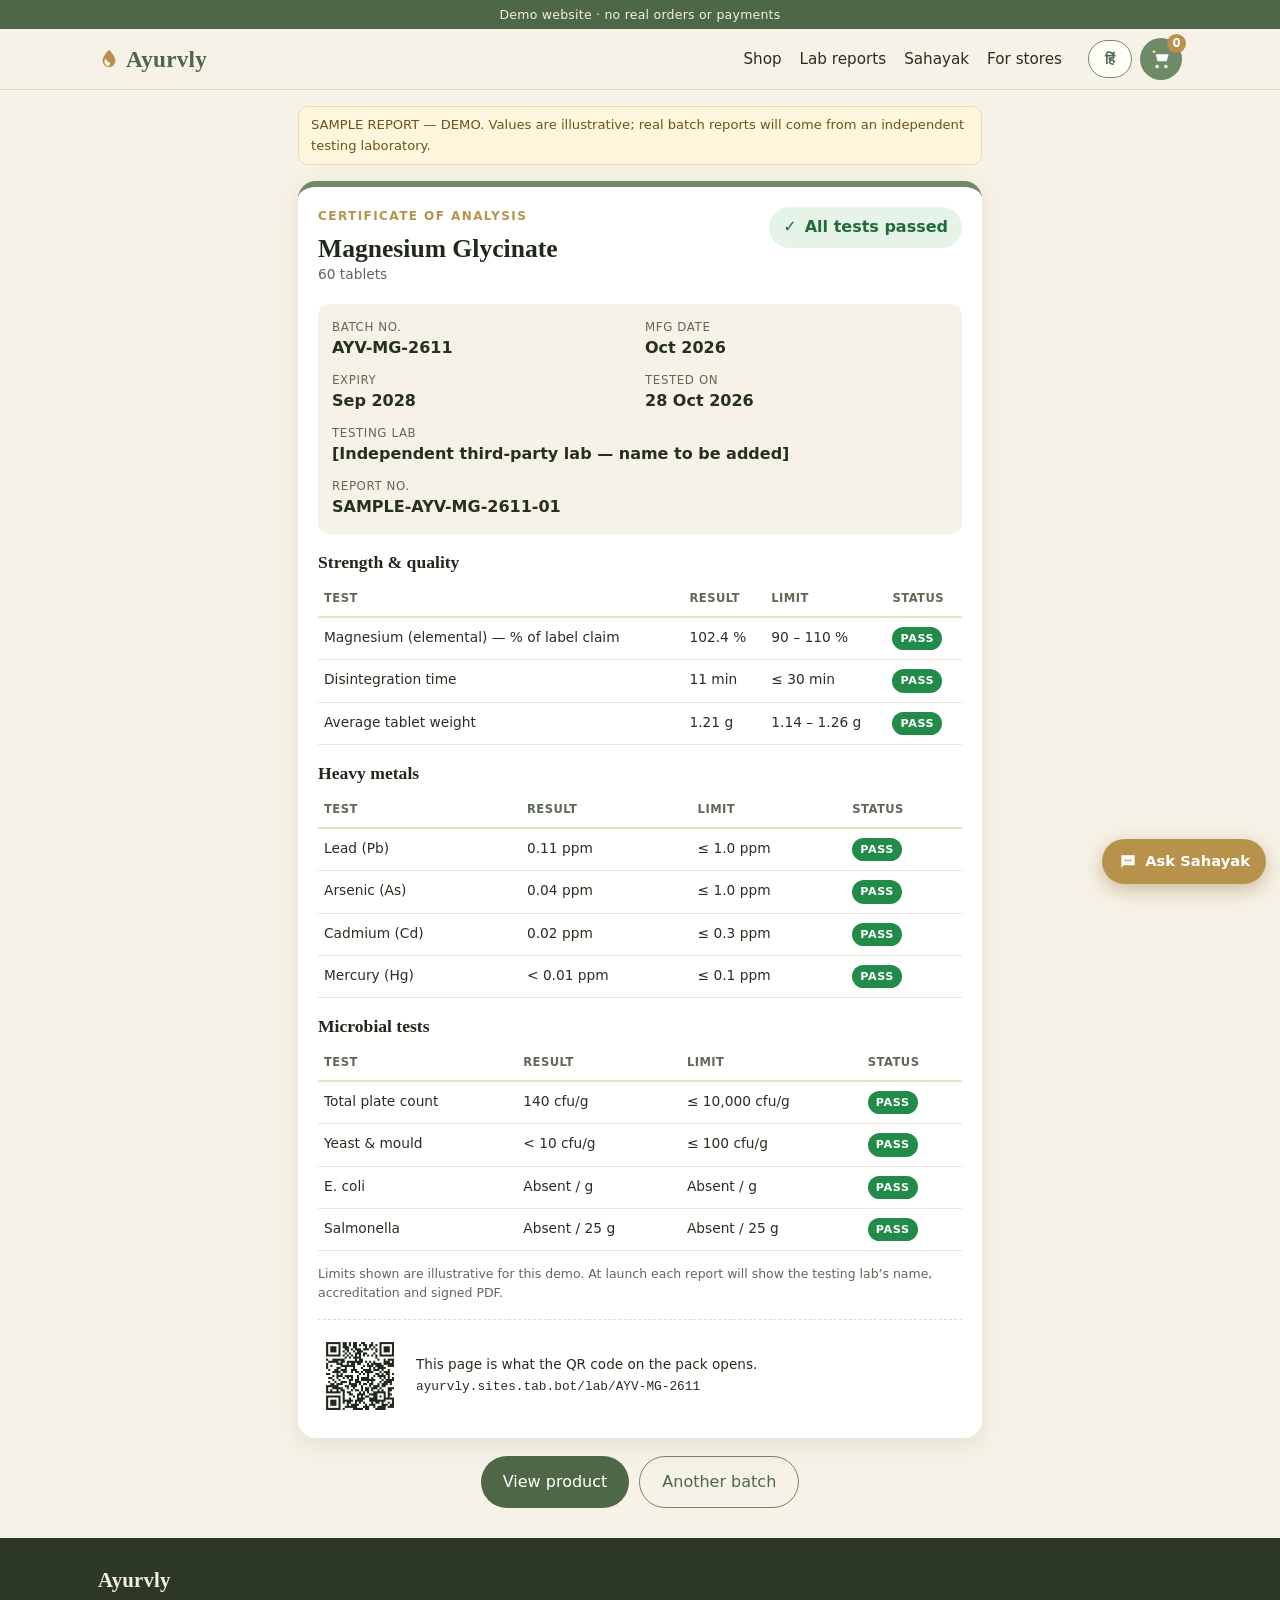
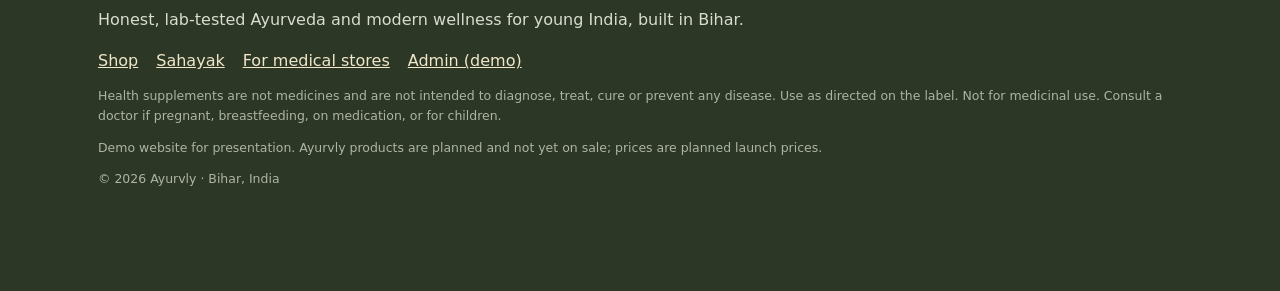
==== lab/AYV-MG-2611/index.html @ ffcc6bb6 "Ayurvly demo site on ayurvly.publicvm.com" ====
<!doctype html>
<html lang="en"><head><meta charset="utf-8">
<meta name="viewport" content="width=device-width,initial-scale=1,viewport-fit=cover">
<title>Lab report AYV-MG-2611 — Ayurvly</title>
<meta name="description" content="Sample certificate of analysis for Ayurvly Magnesium Glycinate batch AYV-MG-2611 (demo).">
<meta property="og:title" content="Lab report AYV-MG-2611 — Ayurvly"><meta property="og:description" content="Sample certificate of analysis for Ayurvly Magnesium Glycinate batch AYV-MG-2611 (demo).">
<meta property="og:image" content="https://ayurvly.publicvm.com/og.png"><meta name="theme-color" content="#f5efe3">
<link rel="icon" href="../../assets/favicon.png">
<link rel="stylesheet" href="../../styles.css">
</head>
<body data-page="lab" data-root="../../">
<div class="demobar"><span class="en">Demo website · no real orders or payments</span><span class="hi" lang="hi">डेमो वेबसाइट · कोई असली ऑर्डर या पेमेंट नहीं</span></div>
<header class="top"><div class="wrap topin">
 <a class="logo" href="../../index.html" aria-label="Ayurvly home"><svg viewBox="0 0 24 24" aria-hidden="true"><path d="M12 2C7 7 5 11 5 14a7 7 0 0 0 14 0c0-3-2-7-7-12Zm0 18a5 5 0 0 1-5-5c0-1 .3-2.2 1-3.6 1.3 2.6 3 4 5.6 4.6-.8 1.6-1 2.8-1.6 4Z"/></svg>Ayurvly</a>
 <nav class="mainnav" aria-label="Main"><a href="../../index.html#shop"><span class="en">Shop</span><span class="hi" lang="hi">शॉप</span></a><a href="../../lab/AYV-MG-2611/index.html"><span class="en">Lab reports</span><span class="hi" lang="hi">लैब रिपोर्ट</span></a><a href="../../sahayak/index.html"><span class="en">Sahayak</span><span class="hi" lang="hi">सहायक</span></a><a href="../../stores/index.html"><span class="en">For stores</span><span class="hi" lang="hi">स्टोर्स के लिए</span></a></nav>
 <div class="tools"><button class="lang" type="button" aria-label="Switch language Hindi English"><span class="en">हिं</span><span class="hi">EN</span></button>
 <a class="cartbtn" href="../../cart/index.html" aria-label="Cart"><svg viewBox="0 0 24 24" aria-hidden="true"><path d="M7 18a2 2 0 1 0 0 4 2 2 0 0 0 0-4Zm10 0a2 2 0 1 0 0 4 2 2 0 0 0 0-4ZM5.2 4l.4 2H20l-2 8H7.4L4.6 2H2v2h3.2Z"/></svg><b class="cartcount">0</b></a></div>
</div></header>
<main id="main">
<div class="wrap narrow">
<p class="samplenote"><span class="en">SAMPLE REPORT — DEMO. Values are illustrative; real batch reports will come from an independent testing laboratory.</span><span class="hi" lang="hi">सैंपल रिपोर्ट — डेमो। आँकड़े उदाहरण हैं; असली बैच रिपोर्ट स्वतंत्र टेस्टिंग लैब से आएगी।</span></p>
<div class="coa">
 <div class="coahead"><div><p class="eyebrow"><span class="en">Certificate of Analysis</span><span class="hi" lang="hi">विश्लेषण प्रमाणपत्र (COA)</span></p><h1><span class="en">Magnesium Glycinate</span><span class="hi" lang="hi">मैग्नीशियम ग्लाइसिनेट</span></h1><p class="pack"><span class="en">60 tablets</span><span class="hi" lang="hi">60 टैबलेट</span></p></div>
 <div class="verdict"><span>✓</span><b><span class="en">All tests passed</span><span class="hi" lang="hi">सभी टेस्ट पास</span></b></div></div>
 <dl class="meta">
  <div><dt><span class="en">Batch no.</span><span class="hi" lang="hi">बैच नं.</span></dt><dd>AYV-MG-2611</dd></div>
  <div><dt><span class="en">Mfg date</span><span class="hi" lang="hi">निर्माण तिथि</span></dt><dd>Oct 2026</dd></div>
  <div><dt><span class="en">Expiry</span><span class="hi" lang="hi">एक्सपायरी</span></dt><dd>Sep 2028</dd></div>
  <div><dt><span class="en">Tested on</span><span class="hi" lang="hi">टेस्ट तिथि</span></dt><dd>28 Oct 2026</dd></div>
  <div class="wide"><dt><span class="en">Testing lab</span><span class="hi" lang="hi">टेस्टिंग लैब</span></dt><dd><span class="en">[Independent third-party lab — name to be added]</span><span class="hi" lang="hi">[स्वतंत्र थर्ड-पार्टी लैब — नाम जोड़ा जाएगा]</span></dd></div>
  <div class="wide"><dt><span class="en">Report no.</span><span class="hi" lang="hi">रिपोर्ट नं.</span></dt><dd>SAMPLE-AYV-MG-2611-01</dd></div>
 </dl>
 <section class="coasec"><h2><span class="en">Strength & quality</span><span class="hi" lang="hi">ताक़त और गुणवत्ता</span></h2><div class="tblwrap"><table><thead><tr><th><span class="en">Test</span><span class="hi" lang="hi">टेस्ट</span></th><th><span class="en">Result</span><span class="hi" lang="hi">रिज़ल्ट</span></th><th><span class="en">Limit</span><span class="hi" lang="hi">सीमा</span></th><th><span class="en">Status</span><span class="hi" lang="hi">स्थिति</span></th></tr></thead><tbody><tr><td><span class="en">Magnesium (elemental) — % of label claim</span><span class="hi" lang="hi">मैग्नीशियम (एलिमेंटल) — लेबल का %</span></td><td>102.4 %</td><td>90 – 110 %</td><td><span class="pass">PASS</span></td></tr><tr><td><span class="en">Disintegration time</span><span class="hi" lang="hi">विघटन समय</span></td><td>11 min</td><td>≤ 30 min</td><td><span class="pass">PASS</span></td></tr><tr><td><span class="en">Average tablet weight</span><span class="hi" lang="hi">औसत टैबलेट वज़न</span></td><td>1.21 g</td><td>1.14 – 1.26 g</td><td><span class="pass">PASS</span></td></tr></tbody></table></div></section>
 <section class="coasec"><h2><span class="en">Heavy metals</span><span class="hi" lang="hi">हेवी मेटल</span></h2><div class="tblwrap"><table><thead><tr><th><span class="en">Test</span><span class="hi" lang="hi">टेस्ट</span></th><th><span class="en">Result</span><span class="hi" lang="hi">रिज़ल्ट</span></th><th><span class="en">Limit</span><span class="hi" lang="hi">सीमा</span></th><th><span class="en">Status</span><span class="hi" lang="hi">स्थिति</span></th></tr></thead><tbody><tr><td><span class="en">Lead (Pb)</span><span class="hi" lang="hi">सीसा (Pb)</span></td><td>0.11 ppm</td><td>≤ 1.0 ppm</td><td><span class="pass">PASS</span></td></tr><tr><td><span class="en">Arsenic (As)</span><span class="hi" lang="hi">आर्सेनिक (As)</span></td><td>0.04 ppm</td><td>≤ 1.0 ppm</td><td><span class="pass">PASS</span></td></tr><tr><td><span class="en">Cadmium (Cd)</span><span class="hi" lang="hi">कैडमियम (Cd)</span></td><td>0.02 ppm</td><td>≤ 0.3 ppm</td><td><span class="pass">PASS</span></td></tr><tr><td><span class="en">Mercury (Hg)</span><span class="hi" lang="hi">पारा (Hg)</span></td><td>< 0.01 ppm</td><td>≤ 0.1 ppm</td><td><span class="pass">PASS</span></td></tr></tbody></table></div></section>
 <section class="coasec"><h2><span class="en">Microbial tests</span><span class="hi" lang="hi">बैक्टीरिया/माइक्रोबियल टेस्ट</span></h2><div class="tblwrap"><table><thead><tr><th><span class="en">Test</span><span class="hi" lang="hi">टेस्ट</span></th><th><span class="en">Result</span><span class="hi" lang="hi">रिज़ल्ट</span></th><th><span class="en">Limit</span><span class="hi" lang="hi">सीमा</span></th><th><span class="en">Status</span><span class="hi" lang="hi">स्थिति</span></th></tr></thead><tbody><tr><td><span class="en">Total plate count</span><span class="hi" lang="hi">कुल बैक्टीरिया गिनती</span></td><td>140 cfu/g</td><td>≤ 10,000 cfu/g</td><td><span class="pass">PASS</span></td></tr><tr><td><span class="en">Yeast & mould</span><span class="hi" lang="hi">यीस्ट और फफूंद</span></td><td>< 10 cfu/g</td><td>≤ 100 cfu/g</td><td><span class="pass">PASS</span></td></tr><tr><td><span class="en">E. coli</span><span class="hi" lang="hi">ई. कोलाई</span></td><td>Absent / g</td><td>Absent / g</td><td><span class="pass">PASS</span></td></tr><tr><td><span class="en">Salmonella</span><span class="hi" lang="hi">साल्मोनेला</span></td><td>Absent / 25 g</td><td>Absent / 25 g</td><td><span class="pass">PASS</span></td></tr></tbody></table></div></section>
 <p class="fine"><span class="en">Limits shown are illustrative for this demo. At launch each report will show the testing lab’s name, accreditation and signed PDF.</span><span class="hi" lang="hi">यहाँ दिखाई सीमाएँ डेमो के उदाहरण हैं। लॉन्च पर हर रिपोर्ट में लैब का नाम, मान्यता और साइन की हुई PDF होगी।</span></p>
 <div class="coafoot"><img src="../../assets/qr-AYV-MG-2611.png" alt="QR code for this report" width="96" height="96"><p><span class="en">This page is what the QR code on the pack opens.</span><span class="hi" lang="hi">पैक पर बना QR कोड यही पेज खोलता है।</span><br><span class="mono">ayurvly.sites.tab.bot/lab/AYV-MG-2611</span></p></div>
</div>
<div class="cta center"><a class="btn" href="../../product/magnesium-glycinate/index.html"><span class="en">View product</span><span class="hi" lang="hi">प्रोडक्ट देखें</span></a><a class="btn ghost" href="../../lab/AYV-AG-2610/index.html"><span class="en">Another batch</span><span class="hi" lang="hi">दूसरा बैच</span></a></div>
</div>
</main>
<footer class="foot"><div class="wrap">
 <div class="logo small">Ayurvly</div>
 <p><span class="en">Honest, lab-tested Ayurveda and modern wellness for young India, built in Bihar.</span><span class="hi" lang="hi">युवा भारत के लिए ईमानदार, लैब-टेस्टेड आयुर्वेद और आधुनिक वेलनेस — बिहार में बना।</span></p>
 <nav class="footnav" aria-label="Footer"><a href="../../index.html#shop"><span class="en">Shop</span><span class="hi" lang="hi">शॉप</span></a><a href="../../sahayak/index.html"><span class="en">Sahayak</span><span class="hi" lang="hi">सहायक</span></a><a href="../../stores/index.html"><span class="en">For medical stores</span><span class="hi" lang="hi">मेडिकल स्टोर्स के लिए</span></a><a href="../../admin/index.html"><span class="en">Admin (demo)</span><span class="hi" lang="hi">एडमिन (डेमो)</span></a></nav>
 <p class="fine"><span class="en">Health supplements are not medicines and are not intended to diagnose, treat, cure or prevent any disease. Use as directed on the label. Not for medicinal use. Consult a doctor if pregnant, breastfeeding, on medication, or for children.</span><span class="hi" lang="hi">हेल्थ सप्लीमेंट दवा नहीं हैं और किसी बीमारी के इलाज या रोकथाम के लिए नहीं हैं। लेबल के अनुसार ही लें। गर्भावस्था, स्तनपान, कोई दवा चल रही हो या बच्चों के लिए — पहले डॉक्टर से पूछें।</span></p>
 <p class="fine"><span class="en">Demo website for presentation. Ayurvly products are planned and not yet on sale; prices are planned launch prices.</span><span class="hi" lang="hi">यह प्रस्तुति के लिए डेमो वेबसाइट है। Ayurvly प्रोडक्ट अभी योजना में हैं, बिक्री शुरू नहीं हुई; दाम प्रस्तावित लॉन्च दाम हैं।</span></p>
 <p class="fine">© 2026 Ayurvly · Bihar, India</p>
</div></footer>
<a class="fab" href="../../sahayak/index.html" aria-label="Ask Ayurvly Sahayak"><svg viewBox="0 0 24 24" aria-hidden="true"><path d="M4 4h16v12H7l-3 3V4Zm4 5v2h2V9H8Zm3 0v2h2V9h-2Zm3 0v2h2V9h-2Z"/></svg><span><span class="en">Ask Sahayak</span><span class="hi" lang="hi">सहायक से पूछें</span></span></a>
<div class="toast" role="status" aria-live="polite"></div>
<script src="../../script.js"></script>
</body></html>
---- styles.css ----
:root{--sage:#6f8a66;--sage-d:#4e6847;--sage-l:#e3eadb;--cream:#f7f2e7;--cream-d:#efe6d3;--gold:#b8924a;--ink:#26301f;--mut:#5f6957;--white:#fffdf8;--r:16px;--sh:0 6px 24px rgba(54,64,40,.10)}
*{box-sizing:border-box}html{scroll-behavior:smooth;-webkit-text-size-adjust:100%}
body{margin:0;background:var(--cream);color:var(--ink);font:16px/1.55 system-ui,-apple-system,"Segoe UI",Roboto,"Noto Sans Devanagari","Noto Sans",sans-serif;overflow-x:hidden}
img{max-width:100%;height:auto;display:block}a{color:var(--sage-d)}
h1,h2,h3{font-family:Georgia,"Times New Roman","Noto Serif Devanagari",serif;line-height:1.2;margin:0 0 .5em;color:#20291b;font-weight:600}
h1{font-size:clamp(1.75rem,6vw,3rem)}h2{font-size:clamp(1.35rem,4.5vw,2rem)}h3{font-size:1.08rem}
.wrap{max-width:1120px;margin:0 auto;padding:0 18px}.narrow{max-width:720px}
body:not(.lang-hi) .hi{display:none!important}body.lang-hi .en{display:none!important}
.demobar{background:var(--sage-d);color:#f3efe2;font-size:.78rem;text-align:center;padding:5px 10px;letter-spacing:.02em}
.top{position:sticky;top:0;z-index:20;background:rgba(247,242,231,.94);backdrop-filter:blur(8px);border-bottom:1px solid #e4dbc6}
.topin{display:flex;align-items:center;gap:14px;height:60px}
.logo{display:flex;align-items:center;gap:6px;font:600 1.45rem Georgia,serif;color:var(--sage-d);text-decoration:none;letter-spacing:.01em}
.logo svg{width:22px;height:22px;fill:var(--gold)}.logo.small{font-size:1.3rem;color:#f3efe2;margin-bottom:6px}
.mainnav{display:flex;gap:18px;margin-left:auto}.mainnav a{text-decoration:none;color:var(--ink);font-size:.95rem}
.tools{display:flex;gap:8px;align-items:center;margin-left:auto}.mainnav+.tools{margin-left:12px}
.lang{border:1.5px solid var(--sage);background:var(--white);color:var(--sage-d);border-radius:999px;min-width:44px;height:38px;font-weight:700;font-size:.9rem;cursor:pointer}
.cartbtn{position:relative;display:grid;place-items:center;width:42px;height:42px;border-radius:50%;background:var(--sage);text-decoration:none}
.cartbtn svg{width:21px;fill:#fff}.cartcount{position:absolute;top:-4px;right:-4px;background:var(--gold);color:#fff;font-size:.72rem;min-width:19px;height:19px;border-radius:10px;display:grid;place-items:center;padding:0 4px}
@media(max-width:820px){.mainnav{display:none}}
:focus-visible{outline:3px solid var(--gold);outline-offset:2px}
.btn{display:inline-flex;align-items:center;justify-content:center;gap:8px;background:var(--sage-d);color:#fff;border:0;border-radius:999px;padding:13px 22px;font:600 1rem/1.2 inherit;text-decoration:none;cursor:pointer;min-height:48px;transition:transform .15s,background .15s}
.btn:active{transform:scale(.97)}.btn:hover{background:#3f5839}
.btn.ghost{background:transparent;color:var(--sage-d);border:1.5px solid var(--sage)}.btn.ghost:hover{background:var(--sage-l)}
.btn.small{padding:9px 16px;min-height:40px;font-size:.92rem}.btn.block{display:flex;width:100%;margin-top:10px}
.btn.wa{background:#1f8f4e;margin-top:14px}.btn.wa svg{width:22px;fill:#fff}
.eyebrow{text-transform:uppercase;letter-spacing:.12em;font-size:.75rem;color:var(--gold);font-weight:700;margin:0 0 8px}
.lead{font-size:1.08rem;color:var(--mut);max-width:40em}
.hero{padding:34px 0 26px;background:radial-gradient(120% 80% at 90% 0%,#e6ecdc 0%,var(--cream) 60%)}
.hero.small{padding:28px 0 18px}
.heroin{display:grid;gap:10px}.cta{display:flex;flex-wrap:wrap;gap:10px;margin:18px 0}.cta.center{justify-content:center}
.herostack{display:grid;grid-template-columns:1fr 1fr;gap:12px;margin-top:8px}
.herostack img{border-radius:var(--r);box-shadow:var(--sh);aspect-ratio:1;object-fit:cover}
@media(min-width:900px){.heroin{grid-template-columns:1.1fr 1fr;align-items:center;column-gap:40px}.heroin>*:not(.herostack){grid-column:1}.herostack{grid-column:2;grid-row:1/5}}
.trust{background:var(--white);border-block:1px solid #e8dfcb}
.trustin{display:grid;gap:12px;padding:16px 18px}@media(min-width:760px){.trustin{grid-template-columns:repeat(3,1fr)}}
.titem{display:flex;gap:12px;align-items:center;text-decoration:none;color:var(--ink)}
.titem img{width:58px;height:58px;border:1px solid #ddd;border-radius:8px;background:#fff;padding:3px}
.titem i{width:58px;height:58px;flex:none;border-radius:50%;display:grid;place-items:center;background:var(--sage-l);color:var(--sage-d);font:700 1.5rem Georgia,serif;font-style:normal}
.titem b{display:block}.titem span{font-size:.88rem;color:var(--mut)}
.sec{padding:40px 0}.sec.alt{background:var(--cream-d)}.sec0{margin:32px 0}.sub{color:var(--mut);margin-top:-4px}
.grid{display:grid;grid-template-columns:repeat(2,1fr);gap:12px;margin-top:18px}@media(min-width:900px){.grid{grid-template-columns:repeat(4,1fr);gap:18px}}
.pcard{background:var(--white);border-radius:var(--r);overflow:hidden;box-shadow:var(--sh);display:flex;flex-direction:column}
.pimg{position:relative;display:block}.pimg img{aspect-ratio:1;object-fit:cover;width:100%}
.ribbon{position:absolute;top:10px;left:10px;background:var(--gold);color:#fff;font-size:.72rem;font-weight:700;padding:3px 9px;border-radius:999px}
.pbody{padding:12px;display:flex;flex-direction:column;gap:3px;flex:1}.pbody h3{margin:2px 0 0;font-size:1rem}.pbody h3 a{color:inherit;text-decoration:none}
.tag{font-size:.72rem;font-weight:700;color:var(--sage-d);background:var(--sage-l);border-radius:999px;padding:2px 9px;align-self:flex-start}
.pack{color:var(--mut);font-size:.86rem;margin:0}.prow{margin:4px 0}.price{font-weight:800;font-size:1.15rem}.mrp{color:#8a8a80;font-size:.9rem}
.off{font-size:.72rem;color:#9a6b17;font-weight:700}.soon{font-weight:700;color:var(--gold)}
.prow.big .price{font-size:1.7rem}
.pact{display:flex;flex-wrap:wrap;gap:6px;align-items:center;margin-top:auto;padding-top:6px}.pact .btn{flex:1 1 auto}
.labchip{font-size:.78rem;font-weight:700;color:#2f7a46;text-decoration:none;white-space:nowrap}
.split{display:grid;gap:26px;align-items:center}@media(min-width:820px){.split{grid-template-columns:1.2fr 1fr}}
.steps{padding-left:1.2em}.steps li{margin:6px 0}
.qrbig{justify-self:center;background:#fff;border-radius:20px;padding:16px 16px 10px;box-shadow:var(--sh);text-align:center;text-decoration:none;color:var(--sage-d);font-weight:700}
.qrbig img{width:220px;height:220px}
.chatpeek{display:flex;flex-direction:column;gap:10px}
.b{padding:11px 14px;border-radius:16px;max-width:88%;box-shadow:0 2px 8px rgba(0,0,0,.05);white-space:pre-line}
.b.u{align-self:flex-end;background:var(--sage-d);color:#fff;border-bottom-right-radius:4px}.b.a{align-self:flex-start;background:var(--white);border-bottom-left-radius:4px}
.reviews{background:var(--white);border:1.5px dashed #d6c9a8;border-radius:var(--r);padding:18px}.reviews p{margin:.3em 0 0;color:var(--mut)}
.foot{background:#2c3726;color:#d9dccf;padding:30px 0 90px;margin-top:30px}.foot a{color:#f0e6c8}
.footnav{display:flex;flex-wrap:wrap;gap:8px 18px;margin:10px 0}.fine{font-size:.78rem;color:var(--mut)}.foot .fine{color:#aeb4a2}
.fab{position:fixed;right:14px;bottom:16px;z-index:30;display:flex;align-items:center;gap:7px;background:var(--gold);color:#fff;text-decoration:none;border-radius:999px;padding:11px 16px;font-weight:700;box-shadow:0 6px 20px rgba(120,90,30,.35);font-size:.92rem}
.fab svg{width:20px;fill:#fff}body[data-page=sahayak] .fab{display:none}
.toast{position:fixed;left:50%;bottom:80px;transform:translateX(-50%) translateY(20px);background:#26301f;color:#fff;padding:11px 18px;border-radius:12px;opacity:0;pointer-events:none;transition:.25s;z-index:50;max-width:90vw;text-align:center;font-size:.92rem}
.toast.show{opacity:1;transform:translateX(-50%)}
.crumb{font-size:.85rem;margin:14px 0;color:var(--mut)}
.pdp{display:grid;gap:18px}@media(min-width:820px){.pdp{grid-template-columns:1fr 1fr;gap:40px}}
.pdimg img{border-radius:var(--r);box-shadow:var(--sh);width:100%}
.qtyrow{display:flex;gap:10px;align-items:center;margin-top:8px}.qtyrow .btn{flex:1}
.qty{display:inline-flex;align-items:center;border:1.5px solid var(--sage);border-radius:999px;background:var(--white);height:46px}
.qty button{border:0;background:none;width:40px;height:44px;font-size:1.3rem;color:var(--sage-d);cursor:pointer}.qty output{min-width:26px;text-align:center;font-weight:700}
.note{font-size:.84rem;color:var(--mut)}
.bens{padding:0;list-style:none}.bens li{padding:7px 0 7px 28px;position:relative;border-bottom:1px solid #e8dfcb}
.bens li:before{content:"✓";position:absolute;left:4px;color:var(--sage);font-weight:800}
.labbox{margin:30px 0;background:linear-gradient(135deg,#4e6847,#6f8a66);color:#f7f2e7;border-radius:22px;padding:22px;display:grid;gap:18px;align-items:center}
.labbox h2{color:#fff}.labbox .eyebrow{color:#e9cf93}.labbox .btn{background:#f7f2e7;color:var(--sage-d)}
.qrwrap{justify-self:center;background:#fff;padding:10px;border-radius:14px}.qrwrap img{width:190px;height:190px}
@media(min-width:720px){.labbox{grid-template-columns:1fr auto}}
.label{display:grid;gap:0;border-radius:14px;overflow:hidden;box-shadow:var(--sh);max-width:640px}@media(min-width:620px){.label{grid-template-columns:1fr 1.25fr}}
.lfront{background:var(--sage-d);color:#f7f2e7;padding:20px;display:flex;flex-direction:column;gap:4px;justify-content:center;text-align:center;border-right:3px solid var(--gold)}
.lbrand{font:600 1.7rem Georgia,serif;color:#e9cf93}.lname{font:600 1.15rem Georgia,serif}.lpack{font-size:.85rem;opacity:.9}.lhi{font-size:.95rem}
.lnmu{margin-top:8px;font-size:.62rem;letter-spacing:.12em;border:1px solid rgba(255,255,255,.4);padding:3px 6px;align-self:center;border-radius:4px}
.lback{background:#fffdf6;padding:16px;display:flex;gap:12px;align-items:center}
.lrows{display:grid;grid-template-columns:auto 1fr;gap:3px 10px;font-size:.78rem;flex:1}.lrows span{color:var(--mut)}
.lqr{text-align:center;font-size:.66rem;text-decoration:none;color:var(--ink);width:112px;flex:none}.lqr img{width:104px;height:104px;margin:0 auto 3px}
.grid2{display:grid;gap:14px}@media(min-width:760px){.grid2{grid-template-columns:1fr 1fr}}
.grid3{display:grid;gap:14px}@media(min-width:860px){.grid3{grid-template-columns:repeat(3,1fr)}}
.info{background:var(--white);border-radius:var(--r);padding:18px;box-shadow:var(--sh)}.info h2{font-size:1.2rem}.info.warn{border-left:5px solid var(--gold)}.info ul{padding-left:1.1em}
.samplenote{background:#fff6dd;border:1px solid #ecd9a2;color:#6b5418;border-radius:10px;padding:8px 12px;font-size:.82rem;margin:16px 0}
.coa{background:#fff;border-radius:18px;box-shadow:var(--sh);padding:20px;border-top:6px solid var(--sage)}
.coahead{display:flex;justify-content:space-between;gap:12px;flex-wrap:wrap;align-items:flex-start}.coahead h1{font-size:1.6rem;margin:0}
.verdict{display:flex;align-items:center;gap:8px;background:#e5f3e8;color:#226b39;border-radius:999px;padding:8px 14px}.verdict span{font-weight:900}
.meta{display:grid;grid-template-columns:1fr 1fr;gap:10px;margin:18px 0;padding:14px;background:var(--cream);border-radius:12px}
.meta div{min-width:0}.meta .wide{grid-column:1/-1}.meta dt{font-size:.74rem;color:var(--mut);text-transform:uppercase;letter-spacing:.05em}.meta dd{margin:0;font-weight:700;overflow-wrap:anywhere}
.coasec h2{font-size:1.1rem;margin-top:18px}
.tblwrap{overflow-x:auto;-webkit-overflow-scrolling:touch}
table{width:100%;border-collapse:collapse;font-size:.86rem}th{text-align:left;font-size:.72rem;text-transform:uppercase;letter-spacing:.04em;color:var(--mut);padding:8px 6px;border-bottom:2px solid #e8dfcb}
td{padding:9px 6px;border-bottom:1px solid #eee6d4;vertical-align:top}
.pass{display:inline-block;background:#228b4a;color:#fff;font-weight:800;font-size:.7rem;padding:3px 8px;border-radius:999px;letter-spacing:.05em}
.coafoot{display:flex;gap:14px;align-items:center;margin-top:16px;padding-top:14px;border-top:1px dashed #ddd;font-size:.85rem}.coafoot img{width:84px;height:84px}
.mono{font-family:ui-monospace,Menlo,monospace;font-size:.8rem;overflow-wrap:anywhere}
.cartlist{display:flex;flex-direction:column;gap:10px;margin:16px 0}
.citem{display:flex;gap:12px;align-items:center;background:var(--white);border-radius:14px;padding:10px;box-shadow:var(--sh)}
.citem img{width:70px;height:70px;border-radius:10px;object-fit:cover}.citem .cname{flex:1;min-width:0}.citem .cname b{display:block;font-size:.95rem}
.rm{background:none;border:0;color:#9a4b3a;font-size:.8rem;cursor:pointer;padding:4px 0}
.totals{background:var(--white);border-radius:14px;padding:14px;box-shadow:var(--sh)}.totals .r{display:flex;justify-content:space-between;padding:3px 0}.totals .r.t{font-weight:800;font-size:1.1rem;border-top:1px solid #e8dfcb;margin-top:6px;padding-top:8px}
.empty{text-align:center;padding:30px;background:var(--white);border-radius:14px}
.form{display:flex;flex-direction:column;gap:12px;margin-top:16px}.form label{display:flex;flex-direction:column;gap:5px;font-weight:600;font-size:.9rem}
input,textarea{font:inherit;font-size:16px;padding:12px;border:1.5px solid #d8cfba;border-radius:12px;background:#fff;color:var(--ink);width:100%}
input:focus,textarea:focus{outline:none;border-color:var(--sage);box-shadow:0 0 0 3px var(--sage-l)}
.two{display:grid;grid-template-columns:1.4fr 1fr;gap:10px}
fieldset.pay{border:0;padding:0;margin:4px 0;display:flex;flex-direction:column;gap:8px}fieldset legend{font-weight:700;margin-bottom:6px}
.opt{flex-direction:row!important;align-items:center;gap:12px!important;background:#fff;border:1.5px solid #d8cfba;border-radius:12px;padding:12px;cursor:pointer}
.opt input{width:20px;height:20px;accent-color:var(--sage-d)}.opt small{display:block;color:var(--mut);font-weight:400}
.opt:has(input:checked){border-color:var(--sage-d);background:var(--sage-l)}
.err{color:#a63d2b;font-size:.88rem;margin:0;min-height:1em}
.center{text-align:center}.okcircle{width:84px;height:84px;margin:28px auto 10px;border-radius:50%;background:#228b4a;color:#fff;font-size:2.6rem;display:grid;place-items:center}
.chathead{display:flex;gap:12px;align-items:center;margin:18px 0 10px}.chathead h1{font-size:1.4rem;margin:0}.chathead p{margin:0;color:var(--mut);font-size:.85rem}
.avatar{width:50px;height:50px;border-radius:50%;background:var(--sage-d);color:#e9cf93;display:grid;place-items:center;font-size:1.5rem;font-weight:700}
.chat{background:#ebe4d3;border-radius:18px;padding:14px;display:flex;flex-direction:column;gap:10px;min-height:260px;max-height:58vh;overflow-y:auto}
.b.a a{font-weight:700}.b .safe{display:block;margin-top:8px;padding:8px 10px;background:#fff6dd;border-radius:10px;font-size:.86rem}
.typing{align-self:flex-start;background:var(--white);border-radius:16px;padding:12px 14px}.typing i{display:inline-block;width:7px;height:7px;margin:0 2px;border-radius:50%;background:#9aa58e;animation:bl 1s infinite}
.typing i:nth-child(2){animation-delay:.2s}.typing i:nth-child(3){animation-delay:.4s}@keyframes bl{50%{opacity:.25}}
.chips{display:flex;gap:8px;overflow-x:auto;padding:10px 0;-webkit-overflow-scrolling:touch}
.chip{flex:none;border:1.5px solid var(--sage);background:var(--white);color:var(--sage-d);border-radius:999px;padding:8px 13px;font:600 .88rem inherit;cursor:pointer;white-space:nowrap}
.chatin{display:flex;gap:8px}.chatin input{border-radius:999px}
.calc{display:grid;grid-template-columns:1fr auto;gap:4px 10px;background:var(--cream);border-radius:10px;padding:10px;font-size:.9rem}.calc .g{color:#226b39}
.rocard{background:var(--white);border-radius:var(--r);box-shadow:var(--sh);padding:14px;max-width:560px}
.rohead{display:flex;justify-content:space-between;align-items:center;gap:8px;border-bottom:1px solid #e8dfcb;padding-bottom:8px;margin-bottom:6px;flex-wrap:wrap}
.roitem{display:flex;align-items:center;gap:10px;padding:8px 0;border-bottom:1px solid #f0e9da}.roitem img{width:52px;height:52px;border-radius:8px}.roitem>div:nth-child(2){flex:1;min-width:0}.roitem small{display:block;color:var(--mut)}
.roitem .qty{height:40px}.roitem .qty button{width:34px;height:38px}
.rosum{font-weight:700;margin:10px 0 0}
.adhead{display:flex;justify-content:space-between;align-items:flex-start;gap:10px;margin-top:20px}.demotag{background:#b8924a;color:#fff;font-weight:800;font-size:.72rem;padding:5px 10px;border-radius:6px;letter-spacing:.08em;white-space:nowrap}
.kpis{display:grid;grid-template-columns:1fr 1fr;gap:10px}@media(min-width:820px){.kpis{grid-template-columns:repeat(4,1fr)}}
.kpi{background:var(--white);border-radius:14px;padding:14px;box-shadow:var(--sh)}.kpi span{font-size:.8rem;color:var(--mut);display:block}.kpi b{font-size:1.5rem;font-family:Georgia,serif}
.kpi b.bump{animation:bump .6s}@keyframes bump{40%{color:#228b4a;transform:scale(1.08)}}
.panel{background:var(--white);border-radius:var(--r);padding:16px;box-shadow:var(--sh);margin-top:14px;min-width:0}.panel h2{font-size:1.1rem}
.adgrid{display:grid;gap:0 14px}@media(min-width:820px){.adgrid{grid-template-columns:1.6fr 1fr}}
.chart svg,.donut svg{width:100%;height:auto;display:block}.donut{max-width:280px;margin:0 auto}
.srow{margin:10px 0}.srow .sl{display:flex;justify-content:space-between;font-size:.88rem;gap:8px}.bar{height:12px;border-radius:6px;background:#eee6d4;overflow:hidden;margin-top:4px}.bar i{display:block;height:100%;background:var(--sage);transition:width .6s}
.bar i.low{background:#c8742e}.lowtag{color:#b25d1d;font-weight:700;font-size:.76rem}
.orders tr.new{animation:fl 2s}@keyframes fl{0%{background:#dff0d8}100%{background:transparent}}
.st{font-size:.72rem;font-weight:700;padding:2px 8px;border-radius:999px;background:var(--sage-l);color:var(--sage-d);white-space:nowrap}.st.mine{background:#fff0c9;color:#7a5a12}
@media(prefers-reduced-motion:reduce){*{animation:none!important;transition:none!important;scroll-behavior:auto!important}}

.coasec td:nth-child(2){white-space:nowrap}.coasec td:first-child{min-width:7.5em}@media(max-width:480px){.coasec table{font-size:.8rem}.coasec td,.coasec th{padding:8px 4px}}
.orders td small{display:block;color:var(--mut);font-size:.74rem}.orders td{font-size:.82rem}.orders td:first-child b{white-space:nowrap}
td a{white-space:nowrap}
.qrbig img,.qrwrap img,.titem img,.lqr img,.coafoot img{aspect-ratio:1}
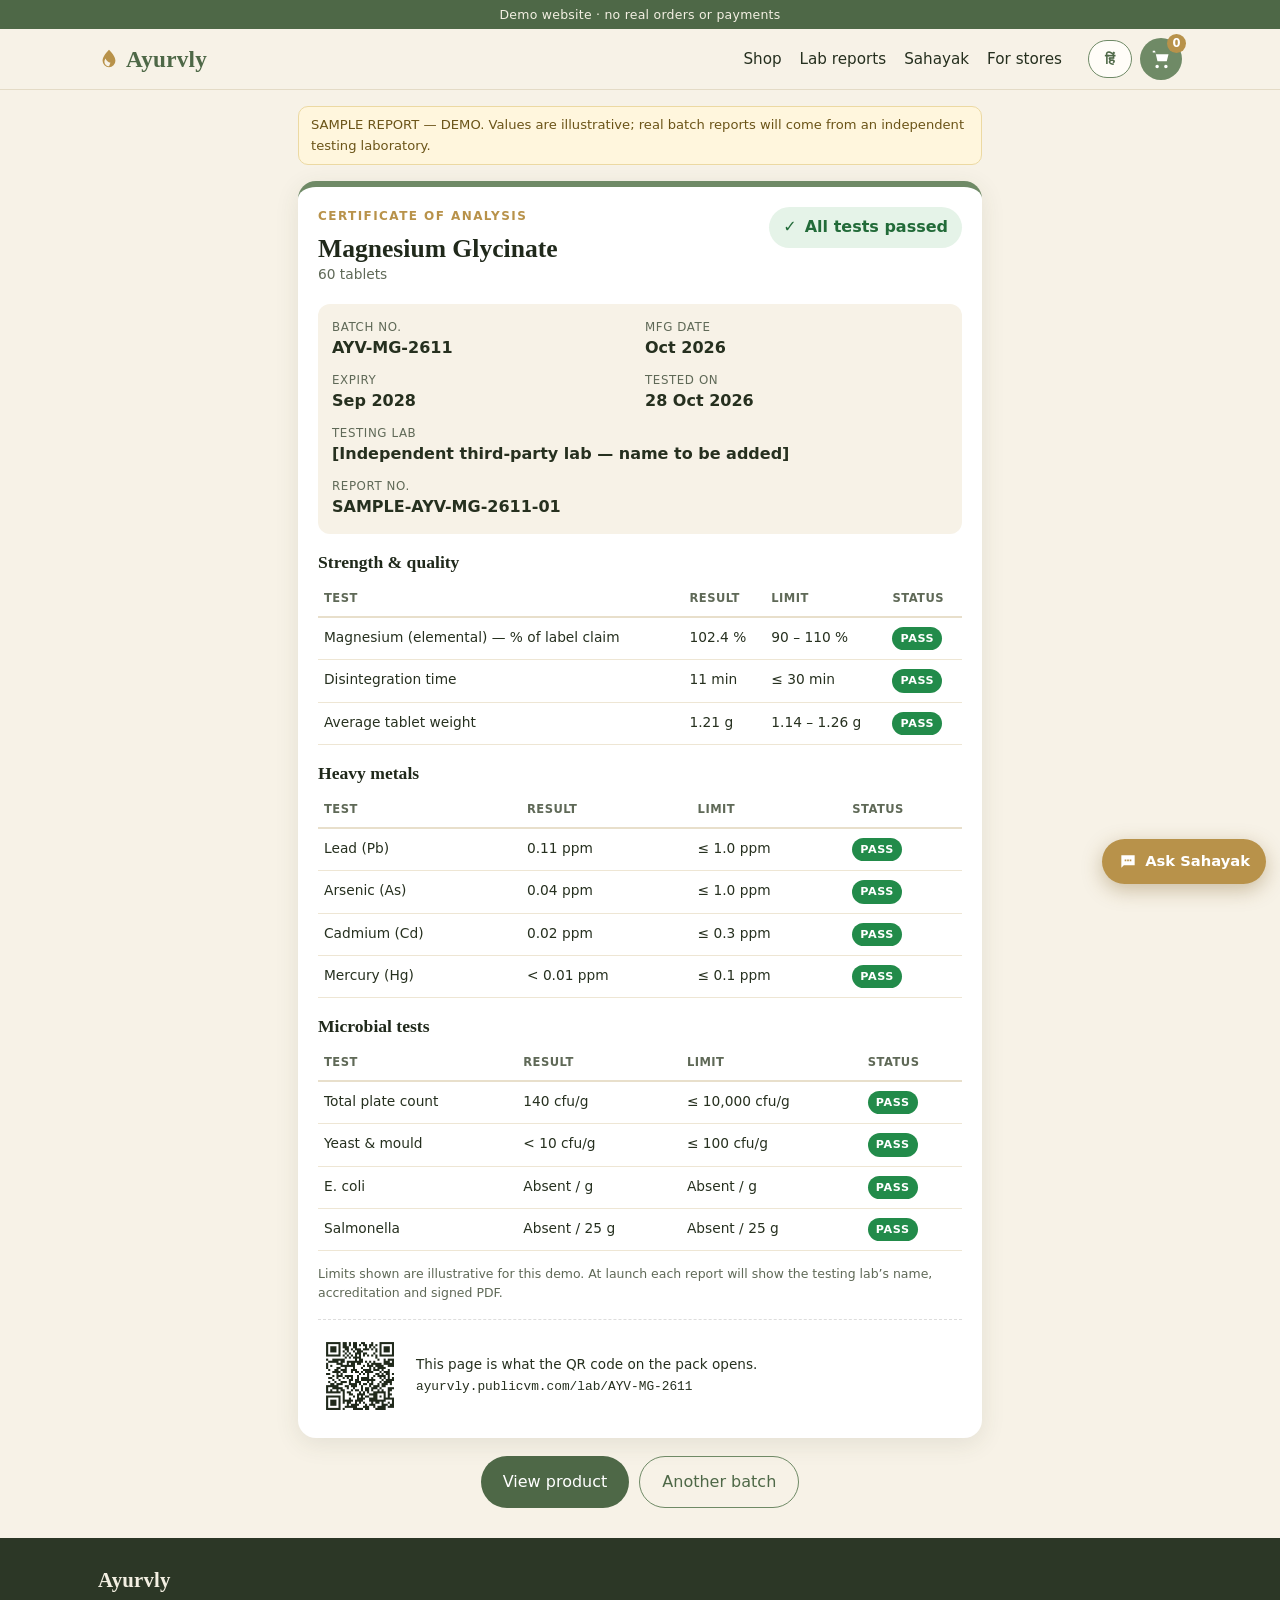
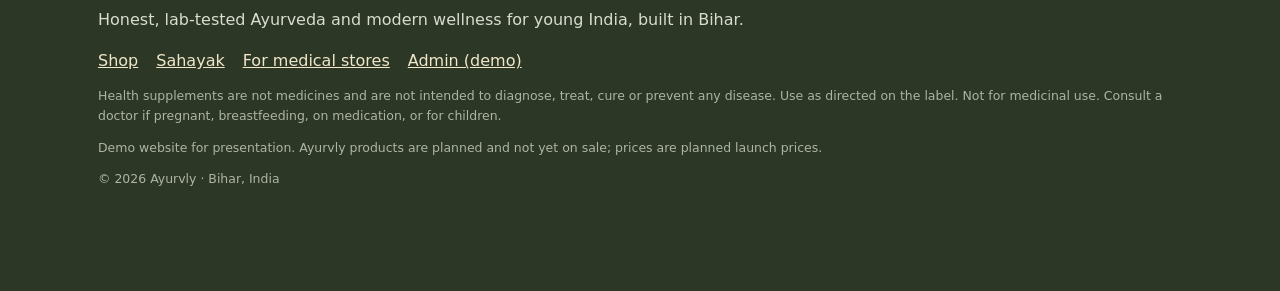
==== commit 31da5def: "lab pages: show new domain" ====
--- a/lab/AYV-MG-2611/index.html
+++ b/lab/AYV-MG-2611/index.html
@@ -34,7 +34,7 @@
  <section class="coasec"><h2><span class="en">Heavy metals</span><span class="hi" lang="hi">हेवी मेटल</span></h2><div class="tblwrap"><table><thead><tr><th><span class="en">Test</span><span class="hi" lang="hi">टेस्ट</span></th><th><span class="en">Result</span><span class="hi" lang="hi">रिज़ल्ट</span></th><th><span class="en">Limit</span><span class="hi" lang="hi">सीमा</span></th><th><span class="en">Status</span><span class="hi" lang="hi">स्थिति</span></th></tr></thead><tbody><tr><td><span class="en">Lead (Pb)</span><span class="hi" lang="hi">सीसा (Pb)</span></td><td>0.11 ppm</td><td>≤ 1.0 ppm</td><td><span class="pass">PASS</span></td></tr><tr><td><span class="en">Arsenic (As)</span><span class="hi" lang="hi">आर्सेनिक (As)</span></td><td>0.04 ppm</td><td>≤ 1.0 ppm</td><td><span class="pass">PASS</span></td></tr><tr><td><span class="en">Cadmium (Cd)</span><span class="hi" lang="hi">कैडमियम (Cd)</span></td><td>0.02 ppm</td><td>≤ 0.3 ppm</td><td><span class="pass">PASS</span></td></tr><tr><td><span class="en">Mercury (Hg)</span><span class="hi" lang="hi">पारा (Hg)</span></td><td>< 0.01 ppm</td><td>≤ 0.1 ppm</td><td><span class="pass">PASS</span></td></tr></tbody></table></div></section>
  <section class="coasec"><h2><span class="en">Microbial tests</span><span class="hi" lang="hi">बैक्टीरिया/माइक्रोबियल टेस्ट</span></h2><div class="tblwrap"><table><thead><tr><th><span class="en">Test</span><span class="hi" lang="hi">टेस्ट</span></th><th><span class="en">Result</span><span class="hi" lang="hi">रिज़ल्ट</span></th><th><span class="en">Limit</span><span class="hi" lang="hi">सीमा</span></th><th><span class="en">Status</span><span class="hi" lang="hi">स्थिति</span></th></tr></thead><tbody><tr><td><span class="en">Total plate count</span><span class="hi" lang="hi">कुल बैक्टीरिया गिनती</span></td><td>140 cfu/g</td><td>≤ 10,000 cfu/g</td><td><span class="pass">PASS</span></td></tr><tr><td><span class="en">Yeast & mould</span><span class="hi" lang="hi">यीस्ट और फफूंद</span></td><td>< 10 cfu/g</td><td>≤ 100 cfu/g</td><td><span class="pass">PASS</span></td></tr><tr><td><span class="en">E. coli</span><span class="hi" lang="hi">ई. कोलाई</span></td><td>Absent / g</td><td>Absent / g</td><td><span class="pass">PASS</span></td></tr><tr><td><span class="en">Salmonella</span><span class="hi" lang="hi">साल्मोनेला</span></td><td>Absent / 25 g</td><td>Absent / 25 g</td><td><span class="pass">PASS</span></td></tr></tbody></table></div></section>
  <p class="fine"><span class="en">Limits shown are illustrative for this demo. At launch each report will show the testing lab’s name, accreditation and signed PDF.</span><span class="hi" lang="hi">यहाँ दिखाई सीमाएँ डेमो के उदाहरण हैं। लॉन्च पर हर रिपोर्ट में लैब का नाम, मान्यता और साइन की हुई PDF होगी।</span></p>
- <div class="coafoot"><img src="../../assets/qr-AYV-MG-2611.png" alt="QR code for this report" width="96" height="96"><p><span class="en">This page is what the QR code on the pack opens.</span><span class="hi" lang="hi">पैक पर बना QR कोड यही पेज खोलता है।</span><br><span class="mono">ayurvly.sites.tab.bot/lab/AYV-MG-2611</span></p></div>
+ <div class="coafoot"><img src="../../assets/qr-AYV-MG-2611.png" alt="QR code for this report" width="96" height="96"><p><span class="en">This page is what the QR code on the pack opens.</span><span class="hi" lang="hi">पैक पर बना QR कोड यही पेज खोलता है।</span><br><span class="mono">ayurvly.publicvm.com/lab/AYV-MG-2611</span></p></div>
 </div>
 <div class="cta center"><a class="btn" href="../../product/magnesium-glycinate/index.html"><span class="en">View product</span><span class="hi" lang="hi">प्रोडक्ट देखें</span></a><a class="btn ghost" href="../../lab/AYV-AG-2610/index.html"><span class="en">Another batch</span><span class="hi" lang="hi">दूसरा बैच</span></a></div>
 </div>
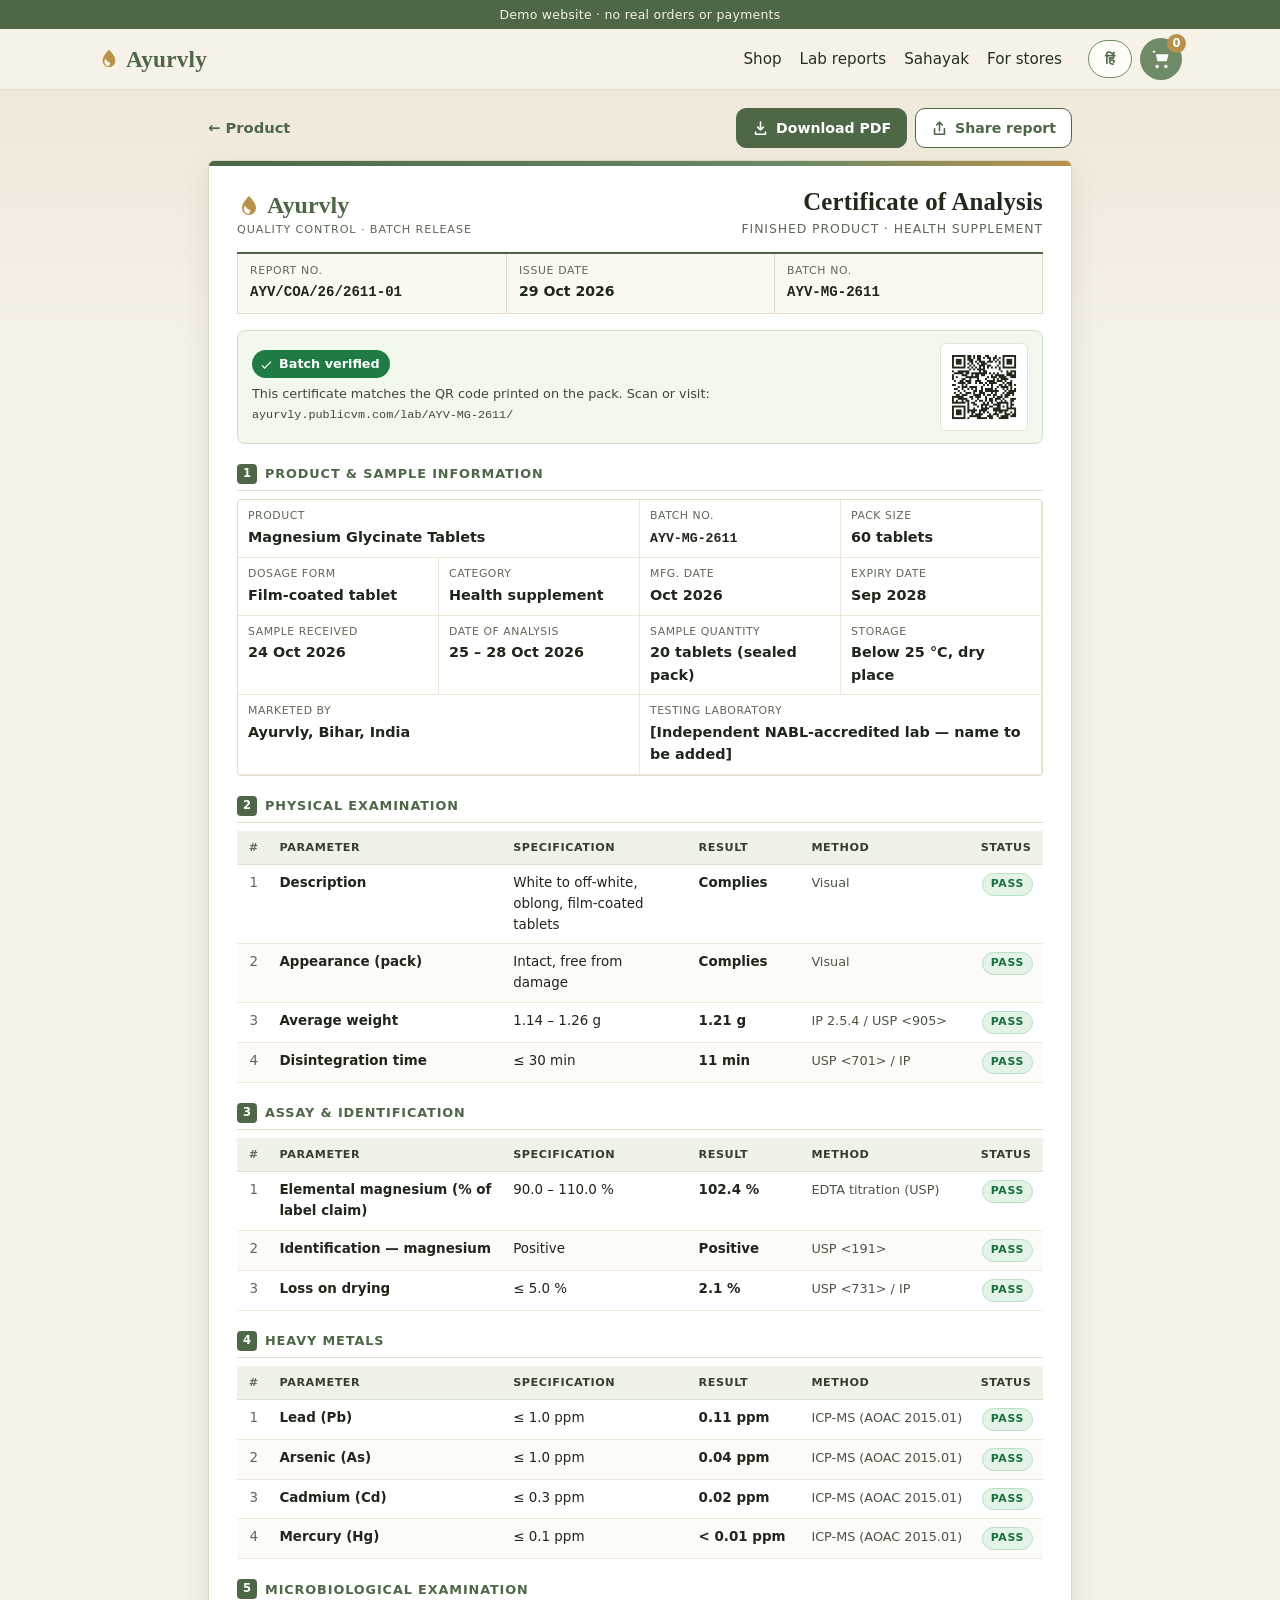
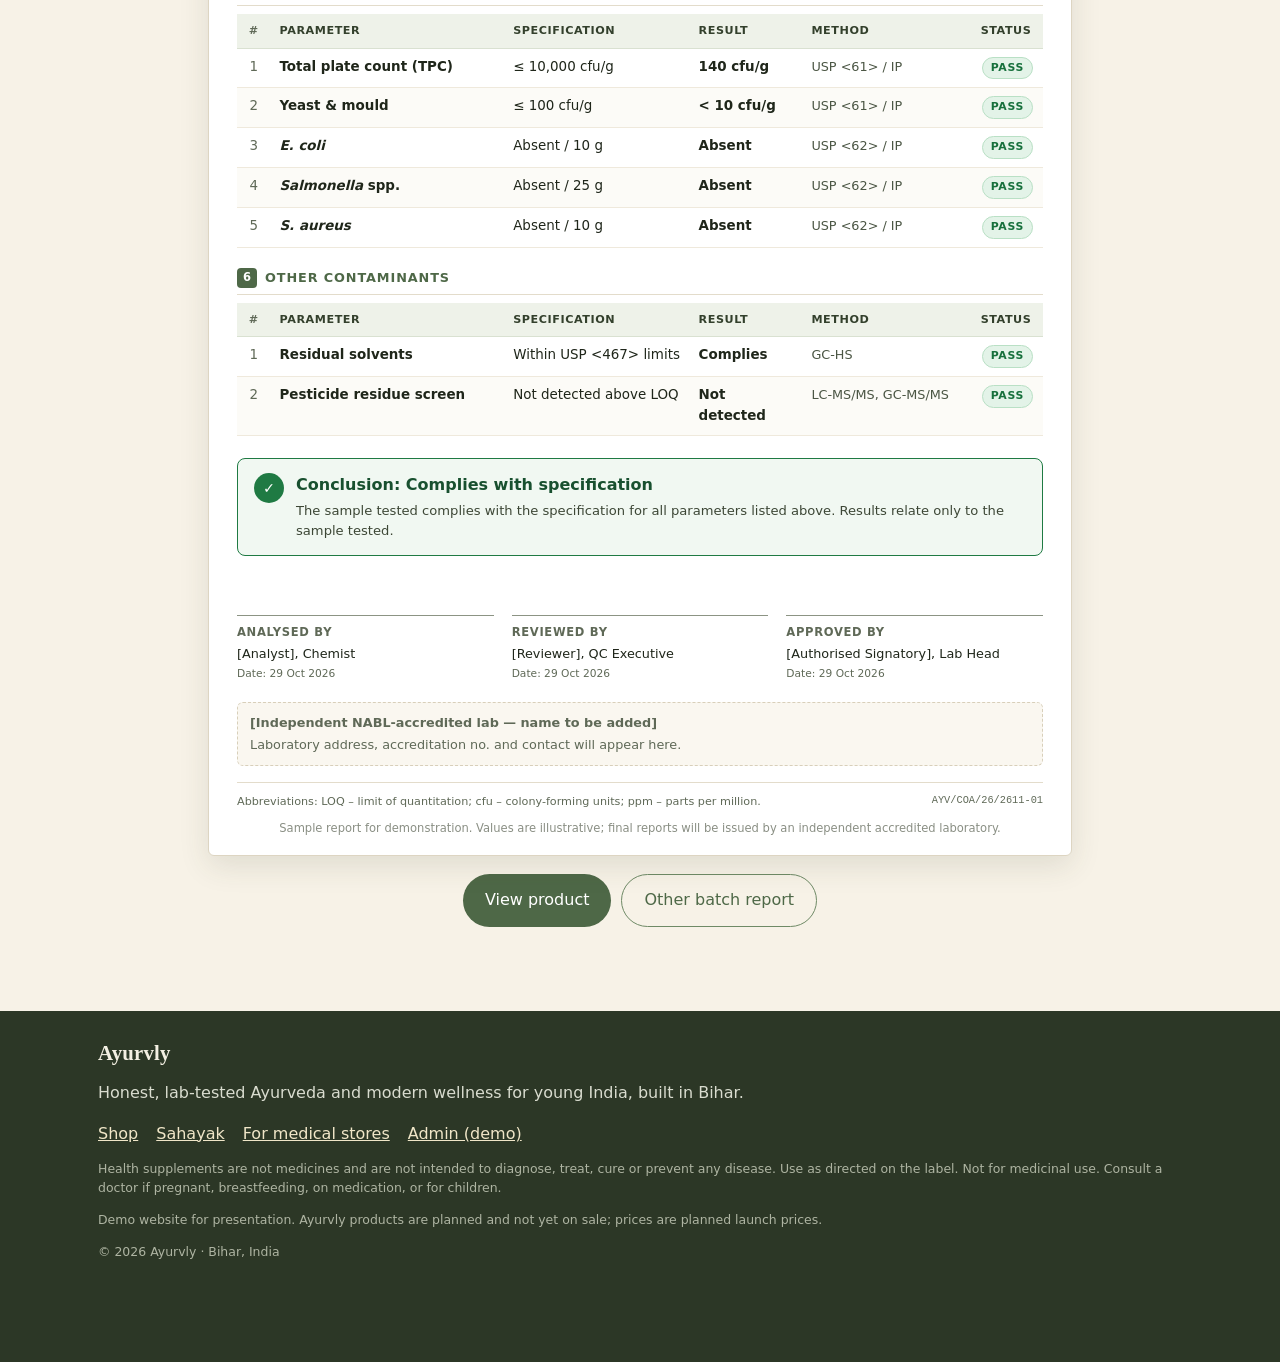
==== commit c977f784: "Lab pages: professional Certificate of Analysis layout, print/PDF + share" ====
--- a/lab/AYV-MG-2611/index.html
+++ b/lab/AYV-MG-2611/index.html
@@ -1,12 +1,12 @@
 <!doctype html>
 <html lang="en"><head><meta charset="utf-8">
 <meta name="viewport" content="width=device-width,initial-scale=1,viewport-fit=cover">
-<title>Lab report AYV-MG-2611 — Ayurvly</title>
+<title>Certificate of Analysis · AYV-MG-2611 · Ayurvly</title>
 <meta name="description" content="Sample certificate of analysis for Ayurvly Magnesium Glycinate batch AYV-MG-2611 (demo).">
 <meta property="og:title" content="Lab report AYV-MG-2611 — Ayurvly"><meta property="og:description" content="Sample certificate of analysis for Ayurvly Magnesium Glycinate batch AYV-MG-2611 (demo).">
 <meta property="og:image" content="https://ayurvly.publicvm.com/og.png"><meta name="theme-color" content="#f5efe3">
 <link rel="icon" href="../../assets/favicon.png">
-<link rel="stylesheet" href="../../styles.css">
+<link rel="stylesheet" href="../../styles.css?v=coa2">
 </head>
 <body data-page="lab" data-root="../../">
 <div class="demobar"><span class="en">Demo website · no real orders or payments</span><span class="hi" lang="hi">डेमो वेबसाइट · कोई असली ऑर्डर या पेमेंट नहीं</span></div>
@@ -16,28 +16,51 @@
  <div class="tools"><button class="lang" type="button" aria-label="Switch language Hindi English"><span class="en">हिं</span><span class="hi">EN</span></button>
  <a class="cartbtn" href="../../cart/index.html" aria-label="Cart"><svg viewBox="0 0 24 24" aria-hidden="true"><path d="M7 18a2 2 0 1 0 0 4 2 2 0 0 0 0-4Zm10 0a2 2 0 1 0 0 4 2 2 0 0 0 0-4ZM5.2 4l.4 2H20l-2 8H7.4L4.6 2H2v2h3.2Z"/></svg><b class="cartcount">0</b></a></div>
 </div></header>
-<main id="main">
-<div class="wrap narrow">
-<p class="samplenote"><span class="en">SAMPLE REPORT — DEMO. Values are illustrative; real batch reports will come from an independent testing laboratory.</span><span class="hi" lang="hi">सैंपल रिपोर्ट — डेमो। आँकड़े उदाहरण हैं; असली बैच रिपोर्ट स्वतंत्र टेस्टिंग लैब से आएगी।</span></p>
-<div class="coa">
- <div class="coahead"><div><p class="eyebrow"><span class="en">Certificate of Analysis</span><span class="hi" lang="hi">विश्लेषण प्रमाणपत्र (COA)</span></p><h1><span class="en">Magnesium Glycinate</span><span class="hi" lang="hi">मैग्नीशियम ग्लाइसिनेट</span></h1><p class="pack"><span class="en">60 tablets</span><span class="hi" lang="hi">60 टैबलेट</span></p></div>
- <div class="verdict"><span>✓</span><b><span class="en">All tests passed</span><span class="hi" lang="hi">सभी टेस्ट पास</span></b></div></div>
- <dl class="meta">
-  <div><dt><span class="en">Batch no.</span><span class="hi" lang="hi">बैच नं.</span></dt><dd>AYV-MG-2611</dd></div>
-  <div><dt><span class="en">Mfg date</span><span class="hi" lang="hi">निर्माण तिथि</span></dt><dd>Oct 2026</dd></div>
-  <div><dt><span class="en">Expiry</span><span class="hi" lang="hi">एक्सपायरी</span></dt><dd>Sep 2028</dd></div>
-  <div><dt><span class="en">Tested on</span><span class="hi" lang="hi">टेस्ट तिथि</span></dt><dd>28 Oct 2026</dd></div>
-  <div class="wide"><dt><span class="en">Testing lab</span><span class="hi" lang="hi">टेस्टिंग लैब</span></dt><dd><span class="en">[Independent third-party lab — name to be added]</span><span class="hi" lang="hi">[स्वतंत्र थर्ड-पार्टी लैब — नाम जोड़ा जाएगा]</span></dd></div>
-  <div class="wide"><dt><span class="en">Report no.</span><span class="hi" lang="hi">रिपोर्ट नं.</span></dt><dd>SAMPLE-AYV-MG-2611-01</dd></div>
- </dl>
- <section class="coasec"><h2><span class="en">Strength & quality</span><span class="hi" lang="hi">ताक़त और गुणवत्ता</span></h2><div class="tblwrap"><table><thead><tr><th><span class="en">Test</span><span class="hi" lang="hi">टेस्ट</span></th><th><span class="en">Result</span><span class="hi" lang="hi">रिज़ल्ट</span></th><th><span class="en">Limit</span><span class="hi" lang="hi">सीमा</span></th><th><span class="en">Status</span><span class="hi" lang="hi">स्थिति</span></th></tr></thead><tbody><tr><td><span class="en">Magnesium (elemental) — % of label claim</span><span class="hi" lang="hi">मैग्नीशियम (एलिमेंटल) — लेबल का %</span></td><td>102.4 %</td><td>90 – 110 %</td><td><span class="pass">PASS</span></td></tr><tr><td><span class="en">Disintegration time</span><span class="hi" lang="hi">विघटन समय</span></td><td>11 min</td><td>≤ 30 min</td><td><span class="pass">PASS</span></td></tr><tr><td><span class="en">Average tablet weight</span><span class="hi" lang="hi">औसत टैबलेट वज़न</span></td><td>1.21 g</td><td>1.14 – 1.26 g</td><td><span class="pass">PASS</span></td></tr></tbody></table></div></section>
- <section class="coasec"><h2><span class="en">Heavy metals</span><span class="hi" lang="hi">हेवी मेटल</span></h2><div class="tblwrap"><table><thead><tr><th><span class="en">Test</span><span class="hi" lang="hi">टेस्ट</span></th><th><span class="en">Result</span><span class="hi" lang="hi">रिज़ल्ट</span></th><th><span class="en">Limit</span><span class="hi" lang="hi">सीमा</span></th><th><span class="en">Status</span><span class="hi" lang="hi">स्थिति</span></th></tr></thead><tbody><tr><td><span class="en">Lead (Pb)</span><span class="hi" lang="hi">सीसा (Pb)</span></td><td>0.11 ppm</td><td>≤ 1.0 ppm</td><td><span class="pass">PASS</span></td></tr><tr><td><span class="en">Arsenic (As)</span><span class="hi" lang="hi">आर्सेनिक (As)</span></td><td>0.04 ppm</td><td>≤ 1.0 ppm</td><td><span class="pass">PASS</span></td></tr><tr><td><span class="en">Cadmium (Cd)</span><span class="hi" lang="hi">कैडमियम (Cd)</span></td><td>0.02 ppm</td><td>≤ 0.3 ppm</td><td><span class="pass">PASS</span></td></tr><tr><td><span class="en">Mercury (Hg)</span><span class="hi" lang="hi">पारा (Hg)</span></td><td>< 0.01 ppm</td><td>≤ 0.1 ppm</td><td><span class="pass">PASS</span></td></tr></tbody></table></div></section>
- <section class="coasec"><h2><span class="en">Microbial tests</span><span class="hi" lang="hi">बैक्टीरिया/माइक्रोबियल टेस्ट</span></h2><div class="tblwrap"><table><thead><tr><th><span class="en">Test</span><span class="hi" lang="hi">टेस्ट</span></th><th><span class="en">Result</span><span class="hi" lang="hi">रिज़ल्ट</span></th><th><span class="en">Limit</span><span class="hi" lang="hi">सीमा</span></th><th><span class="en">Status</span><span class="hi" lang="hi">स्थिति</span></th></tr></thead><tbody><tr><td><span class="en">Total plate count</span><span class="hi" lang="hi">कुल बैक्टीरिया गिनती</span></td><td>140 cfu/g</td><td>≤ 10,000 cfu/g</td><td><span class="pass">PASS</span></td></tr><tr><td><span class="en">Yeast & mould</span><span class="hi" lang="hi">यीस्ट और फफूंद</span></td><td>< 10 cfu/g</td><td>≤ 100 cfu/g</td><td><span class="pass">PASS</span></td></tr><tr><td><span class="en">E. coli</span><span class="hi" lang="hi">ई. कोलाई</span></td><td>Absent / g</td><td>Absent / g</td><td><span class="pass">PASS</span></td></tr><tr><td><span class="en">Salmonella</span><span class="hi" lang="hi">साल्मोनेला</span></td><td>Absent / 25 g</td><td>Absent / 25 g</td><td><span class="pass">PASS</span></td></tr></tbody></table></div></section>
- <p class="fine"><span class="en">Limits shown are illustrative for this demo. At launch each report will show the testing lab’s name, accreditation and signed PDF.</span><span class="hi" lang="hi">यहाँ दिखाई सीमाएँ डेमो के उदाहरण हैं। लॉन्च पर हर रिपोर्ट में लैब का नाम, मान्यता और साइन की हुई PDF होगी।</span></p>
- <div class="coafoot"><img src="../../assets/qr-AYV-MG-2611.png" alt="QR code for this report" width="96" height="96"><p><span class="en">This page is what the QR code on the pack opens.</span><span class="hi" lang="hi">पैक पर बना QR कोड यही पेज खोलता है।</span><br><span class="mono">ayurvly.publicvm.com/lab/AYV-MG-2611</span></p></div>
+<main id="main" class="coa-page">
+<div class="wrap coawrap">
+<div class="coa-actions noprint">
+ <a class="back" href="../../product/magnesium-glycinate/index.html">← <span class="en">Product</span><span class="hi" lang="hi">प्रोडक्ट</span></a>
+ <div class="btns"><button type="button" class="abtn" id="coaPrint"><svg viewBox="0 0 24 24" aria-hidden="true"><path d="M12 3v11m0 0-4-4m4 4 4-4M5 17v3h14v-3"/></svg><span class="en">Download PDF</span><span class="hi" lang="hi">PDF डाउनलोड</span></button><button type="button" class="abtn ghost" id="coaShare"><svg viewBox="0 0 24 24" aria-hidden="true"><path d="M12 15V3m0 0L8 7m4-4 4 4M5 12v8h14v-8"/></svg><span class="en">Share report</span><span class="hi" lang="hi">रिपोर्ट शेयर करें</span></button></div>
 </div>
-<div class="cta center"><a class="btn" href="../../product/magnesium-glycinate/index.html"><span class="en">View product</span><span class="hi" lang="hi">प्रोडक्ट देखें</span></a><a class="btn ghost" href="../../lab/AYV-AG-2610/index.html"><span class="en">Another batch</span><span class="hi" lang="hi">दूसरा बैच</span></a></div>
+<article class="cert" aria-label="Certificate of Analysis">
+ <header class="chead">
+  <div class="cbrand"><div class="cmark"><svg viewBox="0 0 24 24" aria-hidden="true"><path d="M12 2C7 7 5 11 5 14a7 7 0 0 0 14 0c0-3-2-7-7-12Zm0 18a5 5 0 0 1-5-5c0-1 .3-2.2 1-3.6 1.3 2.6 3 4 5.6 4.6-.8 1.6-1 2.8-1.6 4Z"/></svg><span>Ayurvly</span></div><small><span class="en">Quality Control · Batch Release</span><span class="hi" lang="hi">क्वालिटी कंट्रोल · बैच रिलीज़</span></small></div>
+  <div class="ctitle"><h1><span class="en">Certificate of Analysis</span><span class="hi" lang="hi">विश्लेषण प्रमाणपत्र</span></h1><p><span class="en">Finished product · Health supplement</span><span class="hi" lang="hi">तैयार प्रोडक्ट · हेल्थ सप्लीमेंट</span></p></div>
+ </header>
+ <div class="cref">
+  <div><span><span class="en">Report no.</span><span class="hi" lang="hi">रिपोर्ट नं.</span></span><b class="mono">AYV/COA/26/2611-01</b></div>
+  <div><span><span class="en">Issue date</span><span class="hi" lang="hi">जारी तिथि</span></span><b>29 Oct 2026</b></div>
+  <div><span><span class="en">Batch no.</span><span class="hi" lang="hi">बैच नं.</span></span><b class="mono">AYV-MG-2611</b></div>
+ </div>
+ <div class="cverify">
+  <div class="vtxt"><span class="vbadge"><svg viewBox="0 0 24 24" aria-hidden="true"><path d="m9 16.2-3.5-3.6L4 14.1 9 19 20 8l-1.4-1.4z"/></svg><span class="en">Batch verified</span><span class="hi" lang="hi">बैच वेरिफ़ाइड</span></span>
+   <p><span class="en">This certificate matches the QR code printed on the pack. Scan or visit:</span><span class="hi" lang="hi">यह प्रमाणपत्र पैक पर छपे QR कोड से मेल खाता है। स्कैन करें या खोलें:</span><br><span class="mono">ayurvly.publicvm.com/lab/AYV-MG-2611/</span></p></div>
+  <img src="../../assets/qr-AYV-MG-2611.png" alt="QR code for batch AYV-MG-2611" width="88" height="88">
+ </div>
+ <section class="csec"><h2><span class="sn">1</span><span class="en">Product &amp; sample information</span><span class="hi" lang="hi">प्रोडक्ट और सैंपल जानकारी</span></h2><dl class="cinfo"><div class="w2"><dt><span class="en">Product</span><span class="hi" lang="hi">प्रोडक्ट</span></dt><dd><span class="en">Magnesium Glycinate Tablets</span><span class="hi" lang="hi">मैग्नीशियम ग्लाइसिनेट टैबलेट</span></dd></div><div class=""><dt><span class="en">Batch no.</span><span class="hi" lang="hi">बैच नं.</span></dt><dd><span class="mono">AYV-MG-2611</span></dd></div><div class=""><dt><span class="en">Pack size</span><span class="hi" lang="hi">पैक साइज़</span></dt><dd><span class="en">60 tablets</span><span class="hi" lang="hi">60 टैबलेट</span></dd></div><div class=""><dt><span class="en">Dosage form</span><span class="hi" lang="hi">रूप</span></dt><dd><span class="en">Film-coated tablet</span><span class="hi" lang="hi">फ़िल्म-कोटेड टैबलेट</span></dd></div><div class=""><dt><span class="en">Category</span><span class="hi" lang="hi">श्रेणी</span></dt><dd><span class="en">Health supplement</span><span class="hi" lang="hi">हेल्थ सप्लीमेंट</span></dd></div><div class=""><dt><span class="en">Mfg. date</span><span class="hi" lang="hi">निर्माण तिथि</span></dt><dd>Oct 2026</dd></div><div class=""><dt><span class="en">Expiry date</span><span class="hi" lang="hi">एक्सपायरी तिथि</span></dt><dd>Sep 2028</dd></div><div class=""><dt><span class="en">Sample received</span><span class="hi" lang="hi">सैंपल प्राप्त</span></dt><dd>24 Oct 2026</dd></div><div class=""><dt><span class="en">Date of analysis</span><span class="hi" lang="hi">विश्लेषण तिथि</span></dt><dd>25 – 28 Oct 2026</dd></div><div class=""><dt><span class="en">Sample quantity</span><span class="hi" lang="hi">सैंपल मात्रा</span></dt><dd><span class="en">20 tablets (sealed pack)</span><span class="hi" lang="hi">20 टैबलेट (सील पैक)</span></dd></div><div class=""><dt><span class="en">Storage</span><span class="hi" lang="hi">भंडारण</span></dt><dd><span class="en">Below 25 °C, dry place</span><span class="hi" lang="hi">25 °C से नीचे, सूखी जगह</span></dd></div><div class="w2"><dt><span class="en">Marketed by</span><span class="hi" lang="hi">मार्केटिंग</span></dt><dd><span class="en">Ayurvly, Bihar, India</span><span class="hi" lang="hi">Ayurvly, बिहार, भारत</span></dd></div><div class="w2"><dt><span class="en">Testing laboratory</span><span class="hi" lang="hi">टेस्टिंग लैब</span></dt><dd><span class="en">[Independent NABL-accredited lab — name to be added]</span><span class="hi" lang="hi">[स्वतंत्र NABL-मान्यता प्राप्त लैब — नाम जोड़ा जाएगा]</span></dd></div></dl></section>
+ <section class="csec"><h2><span class="sn">2</span><span class="en">Physical examination</span><span class="hi" lang="hi">भौतिक जाँच</span></h2><div class="ctbl"><table><thead><tr><th class="cn">#</th><th><span class="en">Parameter</span><span class="hi" lang="hi">पैरामीटर</span></th><th><span class="en">Specification</span><span class="hi" lang="hi">मानक सीमा</span></th><th><span class="en">Result</span><span class="hi" lang="hi">परिणाम</span></th><th><span class="en">Method</span><span class="hi" lang="hi">विधि</span></th><th><span class="en">Status</span><span class="hi" lang="hi">स्थिति</span></th></tr></thead><tbody><tr><td class="cn">1</td><td class="cp"><span class="en">Description</span><span class="hi" lang="hi">विवरण</span></td><td class="cs" data-en="Specification" data-hi="मानक सीमा"><span class="en">White to off-white, oblong, film-coated tablets</span><span class="hi" lang="hi">सफ़ेद से ऑफ़-व्हाइट, लंबी, फ़िल्म-कोटेड टैबलेट</span></td><td class="cr" data-en="Result" data-hi="परिणाम"><b><span class="en">Complies</span><span class="hi" lang="hi">अनुरूप</span></b></td><td class="cm" data-en="Method" data-hi="विधि"><span class="en">Visual</span><span class="hi" lang="hi">दृश्य जाँच</span></td><td class="cst"><span class="chip-pass"><span class="en">PASS</span><span class="hi" lang="hi">पास</span></span></td></tr><tr><td class="cn">2</td><td class="cp"><span class="en">Appearance (pack)</span><span class="hi" lang="hi">दिखावट (पैक)</span></td><td class="cs" data-en="Specification" data-hi="मानक सीमा"><span class="en">Intact, free from damage</span><span class="hi" lang="hi">सही, कोई नुकसान नहीं</span></td><td class="cr" data-en="Result" data-hi="परिणाम"><b><span class="en">Complies</span><span class="hi" lang="hi">अनुरूप</span></b></td><td class="cm" data-en="Method" data-hi="विधि"><span class="en">Visual</span><span class="hi" lang="hi">दृश्य जाँच</span></td><td class="cst"><span class="chip-pass"><span class="en">PASS</span><span class="hi" lang="hi">पास</span></span></td></tr><tr><td class="cn">3</td><td class="cp"><span class="en">Average weight</span><span class="hi" lang="hi">औसत वज़न</span></td><td class="cs" data-en="Specification" data-hi="मानक सीमा">1.14 – 1.26 g</td><td class="cr" data-en="Result" data-hi="परिणाम"><b>1.21 g</b></td><td class="cm" data-en="Method" data-hi="विधि">IP 2.5.4 / USP &lt;905&gt;</td><td class="cst"><span class="chip-pass"><span class="en">PASS</span><span class="hi" lang="hi">पास</span></span></td></tr><tr><td class="cn">4</td><td class="cp"><span class="en">Disintegration time</span><span class="hi" lang="hi">विघटन समय</span></td><td class="cs" data-en="Specification" data-hi="मानक सीमा">≤ 30 min</td><td class="cr" data-en="Result" data-hi="परिणाम"><b>11 min</b></td><td class="cm" data-en="Method" data-hi="विधि">USP &lt;701&gt; / IP</td><td class="cst"><span class="chip-pass"><span class="en">PASS</span><span class="hi" lang="hi">पास</span></span></td></tr></tbody></table></div></section>
+ <section class="csec"><h2><span class="sn">3</span><span class="en">Assay &amp; identification</span><span class="hi" lang="hi">एसे और पहचान</span></h2><div class="ctbl"><table><thead><tr><th class="cn">#</th><th><span class="en">Parameter</span><span class="hi" lang="hi">पैरामीटर</span></th><th><span class="en">Specification</span><span class="hi" lang="hi">मानक सीमा</span></th><th><span class="en">Result</span><span class="hi" lang="hi">परिणाम</span></th><th><span class="en">Method</span><span class="hi" lang="hi">विधि</span></th><th><span class="en">Status</span><span class="hi" lang="hi">स्थिति</span></th></tr></thead><tbody><tr><td class="cn">1</td><td class="cp"><span class="en">Elemental magnesium (% of label claim)</span><span class="hi" lang="hi">एलिमेंटल मैग्नीशियम (लेबल का %)</span></td><td class="cs" data-en="Specification" data-hi="मानक सीमा">90.0 – 110.0 %</td><td class="cr" data-en="Result" data-hi="परिणाम"><b>102.4 %</b></td><td class="cm" data-en="Method" data-hi="विधि"><span class="en">EDTA titration (USP)</span><span class="hi" lang="hi">EDTA टाइट्रेशन (USP)</span></td><td class="cst"><span class="chip-pass"><span class="en">PASS</span><span class="hi" lang="hi">पास</span></span></td></tr><tr><td class="cn">2</td><td class="cp"><span class="en">Identification — magnesium</span><span class="hi" lang="hi">पहचान — मैग्नीशियम</span></td><td class="cs" data-en="Specification" data-hi="मानक सीमा"><span class="en">Positive</span><span class="hi" lang="hi">पॉज़िटिव</span></td><td class="cr" data-en="Result" data-hi="परिणाम"><b><span class="en">Positive</span><span class="hi" lang="hi">पॉज़िटिव</span></b></td><td class="cm" data-en="Method" data-hi="विधि"><span class="en">USP &lt;191&gt;</span><span class="hi" lang="hi">USP &lt;191&gt;</span></td><td class="cst"><span class="chip-pass"><span class="en">PASS</span><span class="hi" lang="hi">पास</span></span></td></tr><tr><td class="cn">3</td><td class="cp"><span class="en">Loss on drying</span><span class="hi" lang="hi">सुखाने पर कमी</span></td><td class="cs" data-en="Specification" data-hi="मानक सीमा">≤ 5.0 %</td><td class="cr" data-en="Result" data-hi="परिणाम"><b>2.1 %</b></td><td class="cm" data-en="Method" data-hi="विधि">USP &lt;731&gt; / IP</td><td class="cst"><span class="chip-pass"><span class="en">PASS</span><span class="hi" lang="hi">पास</span></span></td></tr></tbody></table></div></section>
+ <section class="csec"><h2><span class="sn">4</span><span class="en">Heavy metals</span><span class="hi" lang="hi">हेवी मेटल</span></h2><div class="ctbl"><table><thead><tr><th class="cn">#</th><th><span class="en">Parameter</span><span class="hi" lang="hi">पैरामीटर</span></th><th><span class="en">Specification</span><span class="hi" lang="hi">मानक सीमा</span></th><th><span class="en">Result</span><span class="hi" lang="hi">परिणाम</span></th><th><span class="en">Method</span><span class="hi" lang="hi">विधि</span></th><th><span class="en">Status</span><span class="hi" lang="hi">स्थिति</span></th></tr></thead><tbody><tr><td class="cn">1</td><td class="cp"><span class="en">Lead (Pb)</span><span class="hi" lang="hi">सीसा (Pb)</span></td><td class="cs" data-en="Specification" data-hi="मानक सीमा">≤ 1.0 ppm</td><td class="cr" data-en="Result" data-hi="परिणाम"><b>0.11 ppm</b></td><td class="cm" data-en="Method" data-hi="विधि">ICP-MS (AOAC 2015.01)</td><td class="cst"><span class="chip-pass"><span class="en">PASS</span><span class="hi" lang="hi">पास</span></span></td></tr><tr><td class="cn">2</td><td class="cp"><span class="en">Arsenic (As)</span><span class="hi" lang="hi">आर्सेनिक (As)</span></td><td class="cs" data-en="Specification" data-hi="मानक सीमा">≤ 1.0 ppm</td><td class="cr" data-en="Result" data-hi="परिणाम"><b>0.04 ppm</b></td><td class="cm" data-en="Method" data-hi="विधि">ICP-MS (AOAC 2015.01)</td><td class="cst"><span class="chip-pass"><span class="en">PASS</span><span class="hi" lang="hi">पास</span></span></td></tr><tr><td class="cn">3</td><td class="cp"><span class="en">Cadmium (Cd)</span><span class="hi" lang="hi">कैडमियम (Cd)</span></td><td class="cs" data-en="Specification" data-hi="मानक सीमा">≤ 0.3 ppm</td><td class="cr" data-en="Result" data-hi="परिणाम"><b>0.02 ppm</b></td><td class="cm" data-en="Method" data-hi="विधि">ICP-MS (AOAC 2015.01)</td><td class="cst"><span class="chip-pass"><span class="en">PASS</span><span class="hi" lang="hi">पास</span></span></td></tr><tr><td class="cn">4</td><td class="cp"><span class="en">Mercury (Hg)</span><span class="hi" lang="hi">पारा (Hg)</span></td><td class="cs" data-en="Specification" data-hi="मानक सीमा">≤ 0.1 ppm</td><td class="cr" data-en="Result" data-hi="परिणाम"><b>&lt; 0.01 ppm</b></td><td class="cm" data-en="Method" data-hi="विधि">ICP-MS (AOAC 2015.01)</td><td class="cst"><span class="chip-pass"><span class="en">PASS</span><span class="hi" lang="hi">पास</span></span></td></tr></tbody></table></div></section>
+ <section class="csec"><h2><span class="sn">5</span><span class="en">Microbiological examination</span><span class="hi" lang="hi">माइक्रोबायोलॉजिकल जाँच</span></h2><div class="ctbl"><table><thead><tr><th class="cn">#</th><th><span class="en">Parameter</span><span class="hi" lang="hi">पैरामीटर</span></th><th><span class="en">Specification</span><span class="hi" lang="hi">मानक सीमा</span></th><th><span class="en">Result</span><span class="hi" lang="hi">परिणाम</span></th><th><span class="en">Method</span><span class="hi" lang="hi">विधि</span></th><th><span class="en">Status</span><span class="hi" lang="hi">स्थिति</span></th></tr></thead><tbody><tr><td class="cn">1</td><td class="cp"><span class="en">Total plate count (TPC)</span><span class="hi" lang="hi">कुल बैक्टीरिया गिनती (TPC)</span></td><td class="cs" data-en="Specification" data-hi="मानक सीमा">≤ 10,000 cfu/g</td><td class="cr" data-en="Result" data-hi="परिणाम"><b>140 cfu/g</b></td><td class="cm" data-en="Method" data-hi="विधि">USP &lt;61&gt; / IP</td><td class="cst"><span class="chip-pass"><span class="en">PASS</span><span class="hi" lang="hi">पास</span></span></td></tr><tr><td class="cn">2</td><td class="cp"><span class="en">Yeast &amp; mould</span><span class="hi" lang="hi">यीस्ट और फफूंद</span></td><td class="cs" data-en="Specification" data-hi="मानक सीमा">≤ 100 cfu/g</td><td class="cr" data-en="Result" data-hi="परिणाम"><b>&lt; 10 cfu/g</b></td><td class="cm" data-en="Method" data-hi="विधि">USP &lt;61&gt; / IP</td><td class="cst"><span class="chip-pass"><span class="en">PASS</span><span class="hi" lang="hi">पास</span></span></td></tr><tr><td class="cn">3</td><td class="cp"><span class="en"><i>E. coli</i></span><span class="hi" lang="hi"><i>ई. कोलाई</i></span></td><td class="cs" data-en="Specification" data-hi="मानक सीमा"><span class="en">Absent / 10 g</span><span class="hi" lang="hi">अनुपस्थित / 10 g</span></td><td class="cr" data-en="Result" data-hi="परिणाम"><b><span class="en">Absent</span><span class="hi" lang="hi">अनुपस्थित</span></b></td><td class="cm" data-en="Method" data-hi="विधि">USP &lt;62&gt; / IP</td><td class="cst"><span class="chip-pass"><span class="en">PASS</span><span class="hi" lang="hi">पास</span></span></td></tr><tr><td class="cn">4</td><td class="cp"><span class="en"><i>Salmonella</i> spp.</span><span class="hi" lang="hi"><i>साल्मोनेला</i></span></td><td class="cs" data-en="Specification" data-hi="मानक सीमा"><span class="en">Absent / 25 g</span><span class="hi" lang="hi">अनुपस्थित / 25 g</span></td><td class="cr" data-en="Result" data-hi="परिणाम"><b><span class="en">Absent</span><span class="hi" lang="hi">अनुपस्थित</span></b></td><td class="cm" data-en="Method" data-hi="विधि">USP &lt;62&gt; / IP</td><td class="cst"><span class="chip-pass"><span class="en">PASS</span><span class="hi" lang="hi">पास</span></span></td></tr><tr><td class="cn">5</td><td class="cp"><span class="en"><i>S. aureus</i></span><span class="hi" lang="hi"><i>एस. ऑरियस</i></span></td><td class="cs" data-en="Specification" data-hi="मानक सीमा"><span class="en">Absent / 10 g</span><span class="hi" lang="hi">अनुपस्थित / 10 g</span></td><td class="cr" data-en="Result" data-hi="परिणाम"><b><span class="en">Absent</span><span class="hi" lang="hi">अनुपस्थित</span></b></td><td class="cm" data-en="Method" data-hi="विधि">USP &lt;62&gt; / IP</td><td class="cst"><span class="chip-pass"><span class="en">PASS</span><span class="hi" lang="hi">पास</span></span></td></tr></tbody></table></div></section>
+ <section class="csec"><h2><span class="sn">6</span><span class="en">Other contaminants</span><span class="hi" lang="hi">अन्य संदूषक</span></h2><div class="ctbl"><table><thead><tr><th class="cn">#</th><th><span class="en">Parameter</span><span class="hi" lang="hi">पैरामीटर</span></th><th><span class="en">Specification</span><span class="hi" lang="hi">मानक सीमा</span></th><th><span class="en">Result</span><span class="hi" lang="hi">परिणाम</span></th><th><span class="en">Method</span><span class="hi" lang="hi">विधि</span></th><th><span class="en">Status</span><span class="hi" lang="hi">स्थिति</span></th></tr></thead><tbody><tr><td class="cn">1</td><td class="cp"><span class="en">Residual solvents</span><span class="hi" lang="hi">अवशिष्ट सॉल्वेंट</span></td><td class="cs" data-en="Specification" data-hi="मानक सीमा"><span class="en">Within USP &lt;467&gt; limits</span><span class="hi" lang="hi">USP &lt;467&gt; सीमा में</span></td><td class="cr" data-en="Result" data-hi="परिणाम"><b><span class="en">Complies</span><span class="hi" lang="hi">अनुरूप</span></b></td><td class="cm" data-en="Method" data-hi="विधि">GC-HS</td><td class="cst"><span class="chip-pass"><span class="en">PASS</span><span class="hi" lang="hi">पास</span></span></td></tr><tr><td class="cn">2</td><td class="cp"><span class="en">Pesticide residue screen</span><span class="hi" lang="hi">कीटनाशक अवशेष स्क्रीन</span></td><td class="cs" data-en="Specification" data-hi="मानक सीमा"><span class="en">Not detected above LOQ</span><span class="hi" lang="hi">LOQ से ऊपर नहीं मिला</span></td><td class="cr" data-en="Result" data-hi="परिणाम"><b><span class="en">Not detected</span><span class="hi" lang="hi">नहीं मिला</span></b></td><td class="cm" data-en="Method" data-hi="विधि">LC-MS/MS, GC-MS/MS</td><td class="cst"><span class="chip-pass"><span class="en">PASS</span><span class="hi" lang="hi">पास</span></span></td></tr></tbody></table></div></section>
+ <div class="cconcl"><div class="cicon">✓</div><div><b><span class="en">Conclusion: Complies with specification</span><span class="hi" lang="hi">निष्कर्ष: मानक के अनुरूप</span></b><p><span class="en">The sample tested complies with the specification for all parameters listed above. Results relate only to the sample tested.</span><span class="hi" lang="hi">जाँचा गया सैंपल ऊपर दिए सभी पैरामीटर के मानकों के अनुरूप है। परिणाम केवल जाँचे गए सैंपल पर लागू हैं।</span></p></div></div>
+ <div class="csigs"><div class="sig"><div class="sigline"></div><b><span class="en">Analysed by</span><span class="hi" lang="hi">विश्लेषक</span></b><span><span class="en">[Analyst], Chemist</span><span class="hi" lang="hi">[विश्लेषक], केमिस्ट</span></span><small><span class="en">Date</span><span class="hi" lang="hi">तिथि</span>: 29 Oct 2026</small></div><div class="sig"><div class="sigline"></div><b><span class="en">Reviewed by</span><span class="hi" lang="hi">समीक्षक</span></b><span><span class="en">[Reviewer], QC Executive</span><span class="hi" lang="hi">[समीक्षक], QC एग्ज़ीक्यूटिव</span></span><small><span class="en">Date</span><span class="hi" lang="hi">तिथि</span>: 29 Oct 2026</small></div><div class="sig"><div class="sigline"></div><b><span class="en">Approved by</span><span class="hi" lang="hi">अनुमोदक</span></b><span><span class="en">[Authorised Signatory], Lab Head</span><span class="hi" lang="hi">[अधिकृत हस्ताक्षरकर्ता], लैब हेड</span></span><small><span class="en">Date</span><span class="hi" lang="hi">तिथि</span>: 29 Oct 2026</small></div></div>
+ <div class="clab"><b><span class="en">[Independent NABL-accredited lab — name to be added]</span><span class="hi" lang="hi">[स्वतंत्र NABL-मान्यता प्राप्त लैब — नाम जोड़ा जाएगा]</span></b><span><span class="en">Laboratory address, accreditation no. and contact will appear here.</span><span class="hi" lang="hi">लैब का पता, मान्यता नंबर और संपर्क यहाँ दिखेगा।</span></span></div>
+ <footer class="cfoot"><span><span class="en">Abbreviations: LOQ – limit of quantitation; cfu – colony-forming units; ppm – parts per million.</span><span class="hi" lang="hi">संक्षेप: LOQ – मात्रा निर्धारण सीमा; cfu – कॉलोनी बनाने वाली इकाइयाँ; ppm – पार्ट्स पर मिलियन।</span></span><span class="mono">AYV/COA/26/2611-01</span></footer>
+ <p class="cnote"><span class="en">Sample report for demonstration. Values are illustrative; final reports will be issued by an independent accredited laboratory.</span><span class="hi" lang="hi">डेमो के लिए सैंपल रिपोर्ट। आँकड़े उदाहरण हैं; अंतिम रिपोर्ट एक स्वतंत्र मान्यता प्राप्त लैब द्वारा जारी की जाएगी।</span></p>
+</article>
+<div class="cta center noprint"><a class="btn" href="../../product/magnesium-glycinate/index.html"><span class="en">View product</span><span class="hi" lang="hi">प्रोडक्ट देखें</span></a><a class="btn ghost" href="../../lab/AYV-AG-2610/index.html"><span class="en">Other batch report</span><span class="hi" lang="hi">दूसरे बैच की रिपोर्ट</span></a></div>
 </div>
+<script>
+(function(){var p=document.getElementById("coaPrint"),s=document.getElementById("coaShare");
+function hi(){return document.body.classList.contains("lang-hi")}
+function toast(m){var t=document.querySelector(".toast");if(!t)return;t.textContent=m;t.classList.add("show");setTimeout(function(){t.classList.remove("show")},2600)}
+p.addEventListener("click",function(){window.print()});
+s.addEventListener("click",function(){var u=location.origin+location.pathname,d={title:document.title,text:hi()?"Ayurvly बैच AYV-MG-2611 — विश्लेषण प्रमाणपत्र":"Ayurvly batch AYV-MG-2611 — Certificate of Analysis",url:u};
+if(navigator.share){navigator.share(d).catch(function(){});return}
+var done=function(){toast(hi()?"लिंक कॉपी हो गया":"Link copied")};
+if(navigator.clipboard&&navigator.clipboard.writeText){navigator.clipboard.writeText(u).then(done,function(){window.prompt("Copy link",u)})}else{window.prompt("Copy link",u)}});})();
+</script>
 </main>
 <footer class="foot"><div class="wrap">
  <div class="logo small">Ayurvly</div>
--- a/styles.css
+++ b/styles.css
@@ -148,3 +148,96 @@
 .orders td small{display:block;color:var(--mut);font-size:.74rem}.orders td{font-size:.82rem}.orders td:first-child b{white-space:nowrap}
 td a{white-space:nowrap}
 .qrbig img,.qrwrap img,.titem img,.lqr img,.coafoot img{aspect-ratio:1}
+
+/* ===== COA v2 (lab report document) ===== */
+body[data-page="lab"] .fab{display:none}
+.coa-page{padding:18px 0 36px;background:linear-gradient(#efe9db,#f7f2e7 260px)}
+.coawrap{max-width:900px}
+.coa-actions{display:flex;justify-content:space-between;align-items:center;gap:10px;margin-bottom:12px;flex-wrap:wrap}
+.coa-actions .back{color:var(--sage-d);text-decoration:none;font-weight:600;font-size:.92rem}
+.coa-actions .btns{display:flex;gap:8px;flex-wrap:wrap}
+.abtn{display:inline-flex;align-items:center;gap:7px;height:40px;padding:0 15px;border-radius:10px;border:1.5px solid var(--sage-d);background:var(--sage-d);color:#fff;font:600 .88rem/1 system-ui,-apple-system,"Noto Sans Devanagari",sans-serif;cursor:pointer}
+.abtn.ghost{background:#fff;color:var(--sage-d)}
+.abtn svg{width:17px;height:17px;fill:none;stroke:currentColor;stroke-width:2.2;stroke-linecap:round;stroke-linejoin:round}
+.cert{background:#fff;border:1px solid #ddd5c2;border-radius:6px;box-shadow:0 10px 30px rgba(54,64,40,.12);padding:26px 28px 18px;color:#1f261a;font-size:.9rem;position:relative}
+.cert::before{content:"";position:absolute;left:0;right:0;top:0;height:5px;background:linear-gradient(90deg,var(--sage-d),var(--sage) 70%,var(--gold));border-radius:6px 6px 0 0}
+.chead{display:flex;justify-content:space-between;align-items:flex-end;gap:16px;padding-bottom:14px;border-bottom:2px solid var(--sage-d)}
+.cmark{display:flex;align-items:center;gap:6px;font:600 1.5rem Georgia,serif;color:var(--sage-d)}
+.cmark svg{width:24px;height:24px;fill:var(--gold)}
+.cbrand small{display:block;color:var(--mut);font-size:.7rem;letter-spacing:.08em;text-transform:uppercase;margin-top:2px}
+.ctitle{text-align:right}
+.ctitle h1{font-size:1.55rem;margin:0;letter-spacing:.01em;color:#1f2a1a}
+.ctitle p{margin:2px 0 0;color:var(--mut);font-size:.78rem;text-transform:uppercase;letter-spacing:.07em}
+.cref{display:grid;grid-template-columns:repeat(3,1fr);border:1px solid #e3dccb;border-top:0;background:#fbf8f1}
+.cref div{padding:9px 12px;border-left:1px solid #e3dccb;min-width:0}.cref div:first-child{border-left:0}
+.cref span{display:block;font-size:.68rem;color:var(--mut);text-transform:uppercase;letter-spacing:.06em}
+.cref b{font-size:.88rem;overflow-wrap:anywhere}
+.mono{font-family:ui-monospace,SFMono-Regular,Menlo,Consolas,monospace;font-size:.92em;overflow-wrap:anywhere}
+.cverify{display:flex;align-items:center;justify-content:space-between;gap:14px;margin:16px 0 4px;padding:12px 14px;border:1px solid #cfe0c8;background:#f3f8ef;border-radius:8px}
+.cverify img{width:88px;height:88px;flex:none;border:1px solid #dfe7d8;border-radius:6px;background:#fff;padding:3px;aspect-ratio:1}
+.vbadge{display:inline-flex;align-items:center;gap:5px;background:#1f7a43;color:#fff;font-weight:700;font-size:.8rem;padding:4px 10px 4px 7px;border-radius:999px}
+.vbadge svg{width:15px;height:15px;fill:#fff}
+.cverify p{margin:6px 0 0;font-size:.8rem;color:#3d4736}
+.csec{margin-top:20px}
+.csec h2{display:flex;align-items:center;gap:8px;font:700 .8rem/1.2 system-ui,-apple-system,"Noto Sans Devanagari",sans-serif;text-transform:uppercase;letter-spacing:.07em;color:var(--sage-d);margin:0 0 8px;padding-bottom:6px;border-bottom:1px solid #e3dccb}
+.sn{display:inline-grid;place-items:center;width:20px;height:20px;border-radius:4px;background:var(--sage-d);color:#fff;font-size:.72rem;letter-spacing:0}
+.cinfo{display:grid;grid-template-columns:repeat(4,1fr);margin:0;border:1px solid #e3dccb;border-radius:4px;overflow:hidden}
+.cinfo>div{padding:8px 10px;border-right:1px solid #eee7d8;border-bottom:1px solid #eee7d8;min-width:0}
+.cinfo .w2{grid-column:span 2}
+.cinfo dt{font-size:.68rem;color:var(--mut);text-transform:uppercase;letter-spacing:.05em}
+.cinfo dd{margin:1px 0 0;font-weight:600;overflow-wrap:anywhere}
+.ctbl table{width:100%;border-collapse:collapse;font-size:.84rem}
+.ctbl th{background:#eef2e9;color:#33402c;text-align:left;font-size:.7rem;text-transform:uppercase;letter-spacing:.05em;padding:8px 9px;border-bottom:1px solid #d9e1d1}
+.ctbl td{padding:8px 9px;border-bottom:1px solid #efe9dc;vertical-align:top}
+.ctbl tbody tr:nth-child(even) td{background:#fcfbf7}
+.ctbl .cn{width:28px;color:var(--mut);text-align:center}
+.ctbl .cp{font-weight:600}.ctbl .cm{color:#4b5644;font-size:.8rem}
+.ctbl .cst{width:64px;text-align:center}
+.chip-pass{display:inline-block;background:#e3f3e8;color:#17703c;border:1px solid #b9e0c5;font-weight:800;font-size:.68rem;letter-spacing:.06em;padding:2px 8px;border-radius:999px}
+.cconcl{display:flex;gap:12px;align-items:flex-start;margin-top:22px;padding:14px 16px;border:1.5px solid #1f7a43;background:#f1f8f2;border-radius:8px}
+.cicon{flex:none;width:30px;height:30px;border-radius:50%;background:#1f7a43;color:#fff;display:grid;place-items:center;font-weight:800}
+.cconcl b{font-size:1rem;color:#18502f}.cconcl p{margin:3px 0 0;font-size:.82rem;color:#3d4736}
+.csigs{display:grid;grid-template-columns:repeat(3,1fr);gap:18px;margin-top:26px}
+.sig{display:flex;flex-direction:column;gap:2px;font-size:.8rem}
+.sigline{height:34px;border-bottom:1px solid #8c9484;margin-bottom:6px}
+.sig b{font-size:.72rem;text-transform:uppercase;letter-spacing:.06em;color:var(--mut)}
+.sig small{color:var(--mut)}
+.clab{margin-top:20px;padding:10px 12px;background:#faf7f0;border:1px dashed #d8cfba;border-radius:6px;font-size:.8rem;display:flex;flex-direction:column;gap:2px}
+.clab span{color:var(--mut)}
+.cfoot{display:flex;justify-content:space-between;gap:12px;flex-wrap:wrap;margin-top:16px;padding-top:10px;border-top:1px solid #e3dccb;font-size:.7rem;color:var(--mut)}
+.cnote{margin:10px 0 0;font-size:.72rem;color:#8a8f84;text-align:center;line-height:1.45}
+@media(max-width:700px){
+ .cert{padding:20px 14px 14px;font-size:.86rem}
+ .chead{flex-direction:column;align-items:flex-start;gap:8px}
+ .ctitle{text-align:left}.ctitle h1{font-size:1.32rem}
+ .cref{grid-template-columns:1fr 1fr}.cref div:first-child{grid-column:1/-1;border-bottom:1px solid #e3dccb}.cref div:nth-child(2){border-left:0}
+ .cverify{gap:10px;padding:10px}.cverify img{width:76px;height:76px}
+ .cinfo{grid-template-columns:1fr 1fr}.cinfo .w2{grid-column:1/-1}
+ .ctbl thead{display:none}
+ .ctbl table,.ctbl tbody{display:block}
+ .ctbl tr{display:grid;grid-template-columns:1fr 1fr auto;gap:2px 10px;padding:10px 4px;border-bottom:1px solid #efe9dc}
+ .ctbl tbody tr:nth-child(even){background:#fcfbf7}
+ .ctbl td{display:block;padding:0;border:0;background:none!important;min-width:0;overflow-wrap:anywhere}
+ .ctbl .cn{display:none}
+ .ctbl .cp{grid-column:1/3;grid-row:1;font-size:.88rem;margin-bottom:4px}
+ .ctbl .cst{grid-column:3;grid-row:1;width:auto}
+ .ctbl .cs{grid-column:1;grid-row:2}.ctbl .cr{grid-column:2;grid-row:2}
+ .ctbl .cm{grid-column:1/-1;grid-row:3;margin-top:4px}
+ .ctbl td[data-en]::before{content:attr(data-en);display:block;font-size:.64rem;color:var(--mut);text-transform:uppercase;letter-spacing:.05em;font-weight:600}
+ body.lang-hi .ctbl td[data-hi]::before{content:attr(data-hi);letter-spacing:0}
+ .csigs{grid-template-columns:1fr;gap:10px}
+ .sigline{height:24px}
+ .coa-actions .btns{width:100%}.abtn{flex:1;justify-content:center}
+}
+@media(min-width:701px){.ctbl table{table-layout:fixed}.ctbl th:nth-child(2){width:29%}.ctbl th:nth-child(3){width:23%}.ctbl th:nth-child(4){width:14%}.ctbl th:nth-child(5){width:21%}.ctbl th:nth-child(6){width:64px}.ctbl th.cn{width:30px}}
+@media print{.ctbl table{table-layout:fixed}.ctbl th:nth-child(2){width:29%}.ctbl th:nth-child(3){width:23%}.ctbl th:nth-child(4){width:14%}.ctbl th:nth-child(5){width:21%}.ctbl th:nth-child(6){width:56px}.ctbl th.cn{width:24px}}
+@media print{
+ @page{size:A4;margin:12mm}
+ .demobar,.top,.foot,.fab,.toast,.noprint{display:none!important}
+ body,.coa-page{background:#fff!important}
+ .coa-page{padding:0}.coawrap{max-width:none;padding:0}
+ .cert{box-shadow:none;border:0;padding:0;font-size:9.5pt}
+ .cert::before{display:none}
+ *{-webkit-print-color-adjust:exact;print-color-adjust:exact}
+ .csec,.cconcl,.csigs,tr{break-inside:avoid}
+}
